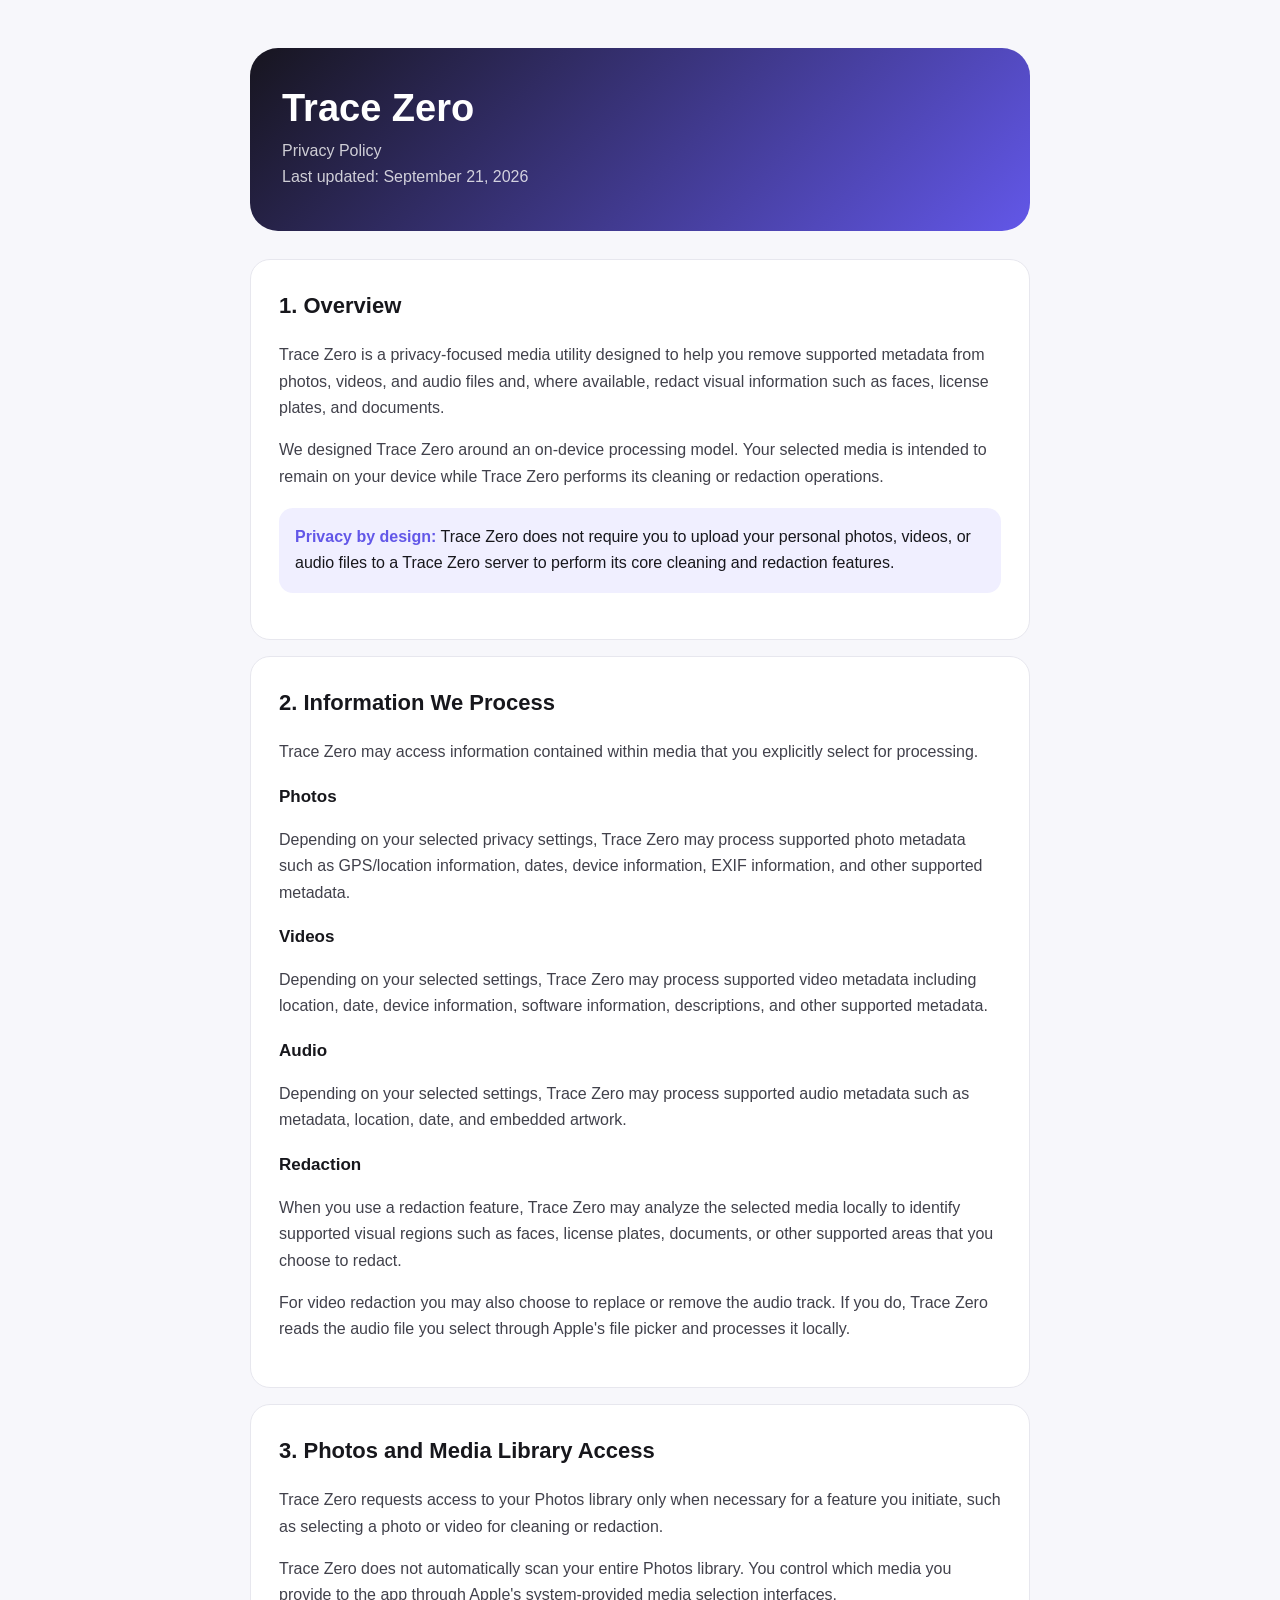
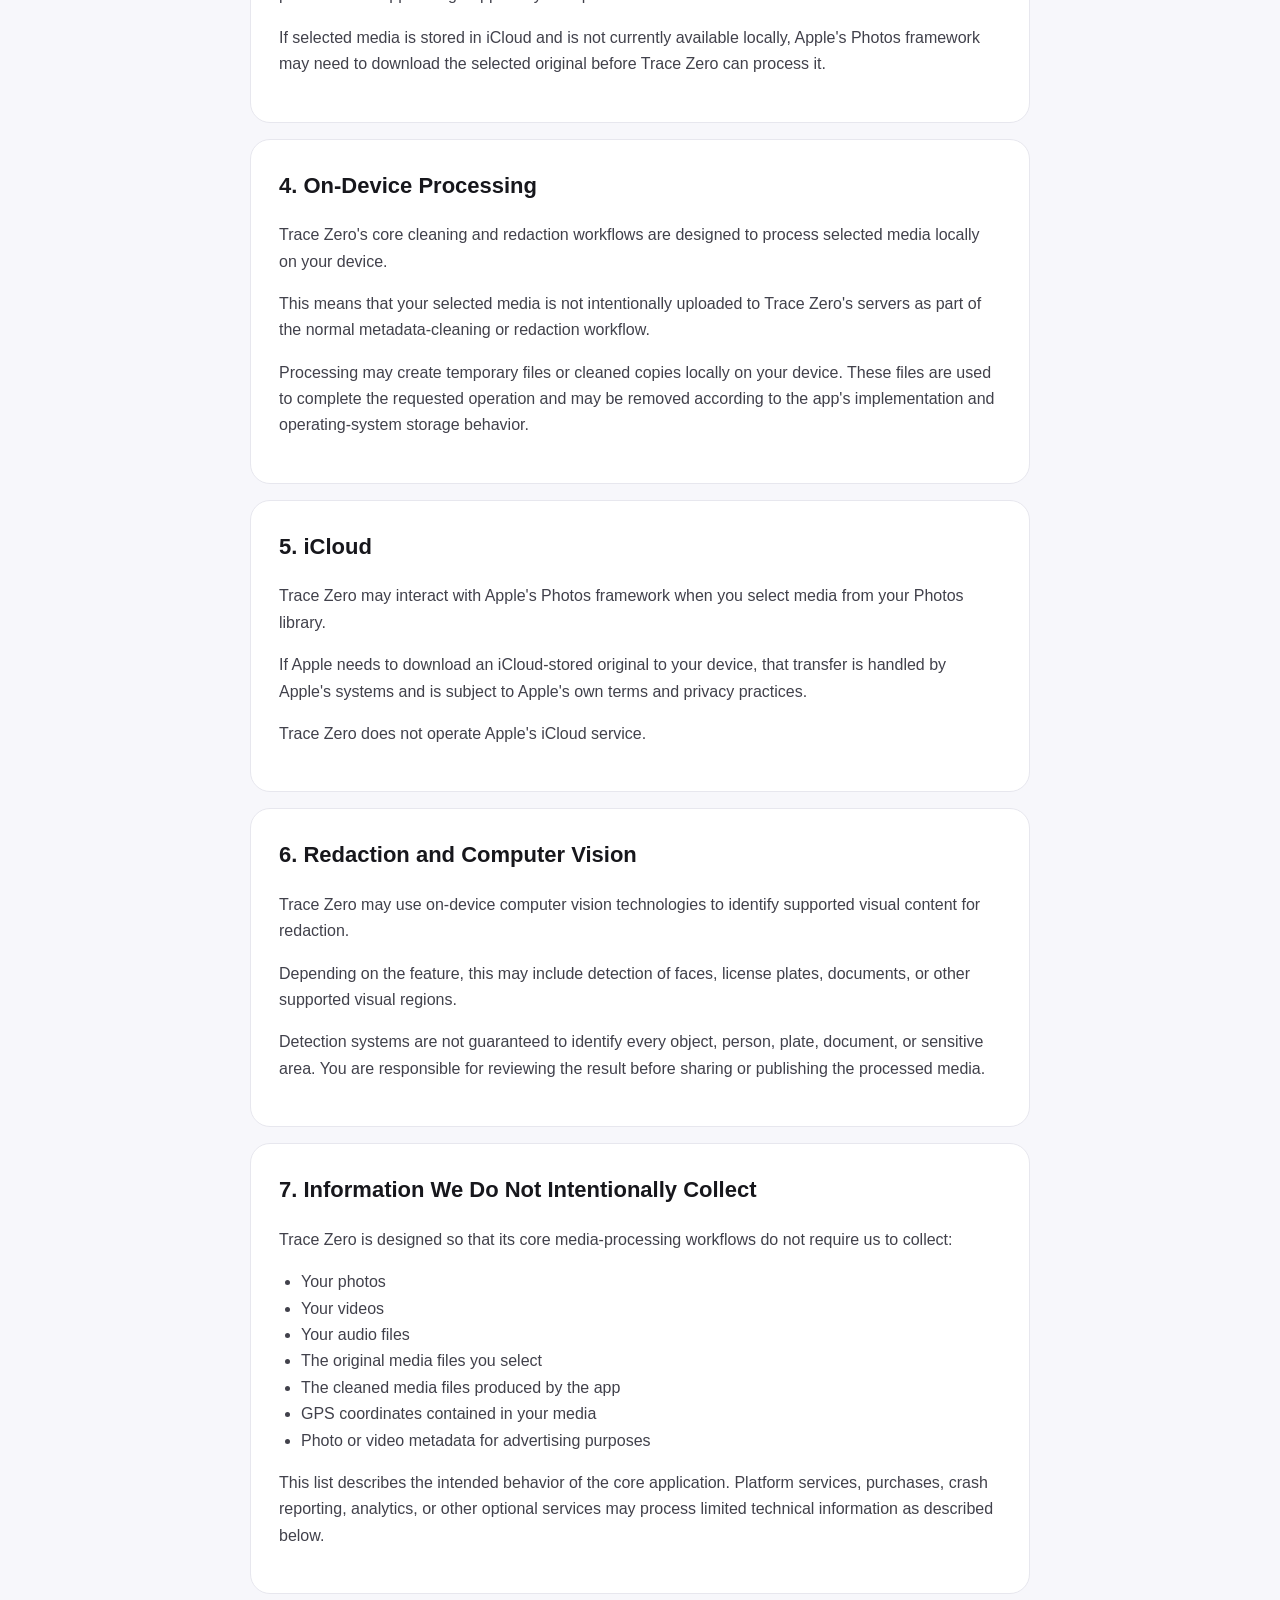
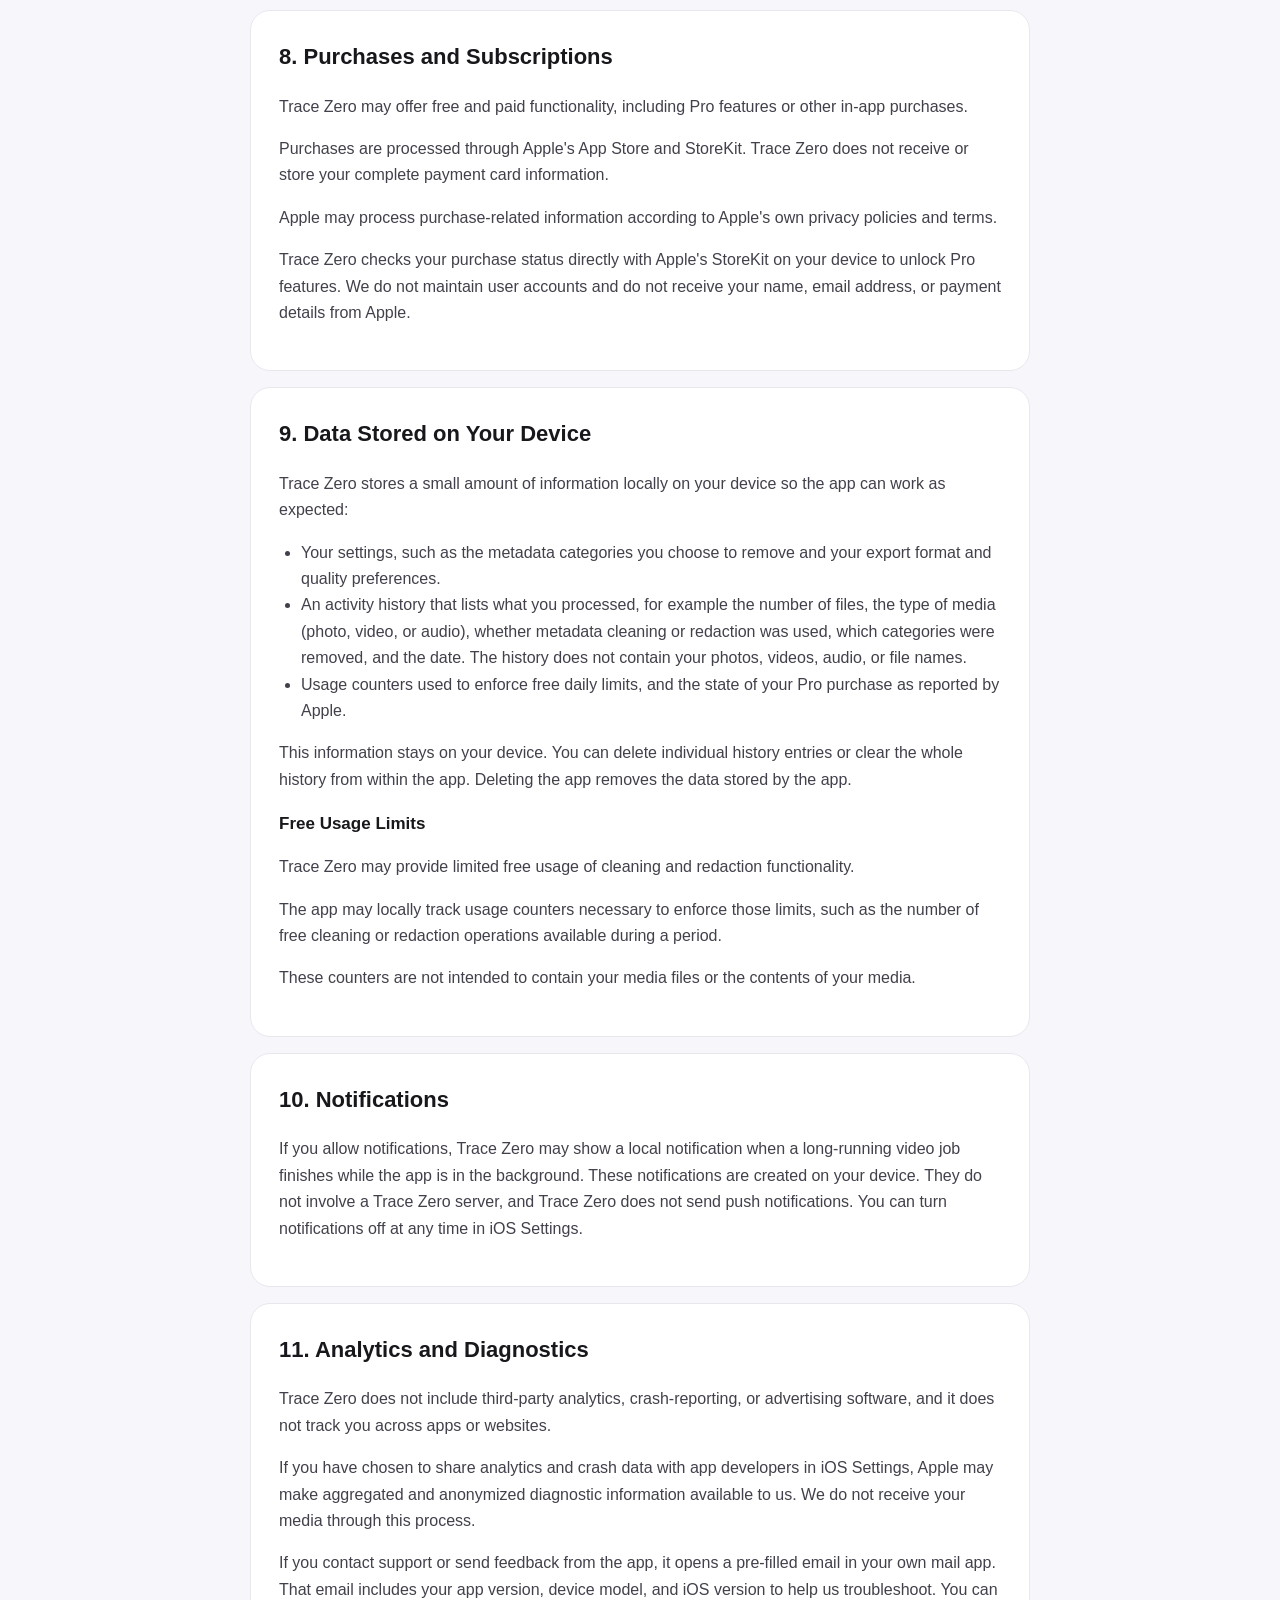
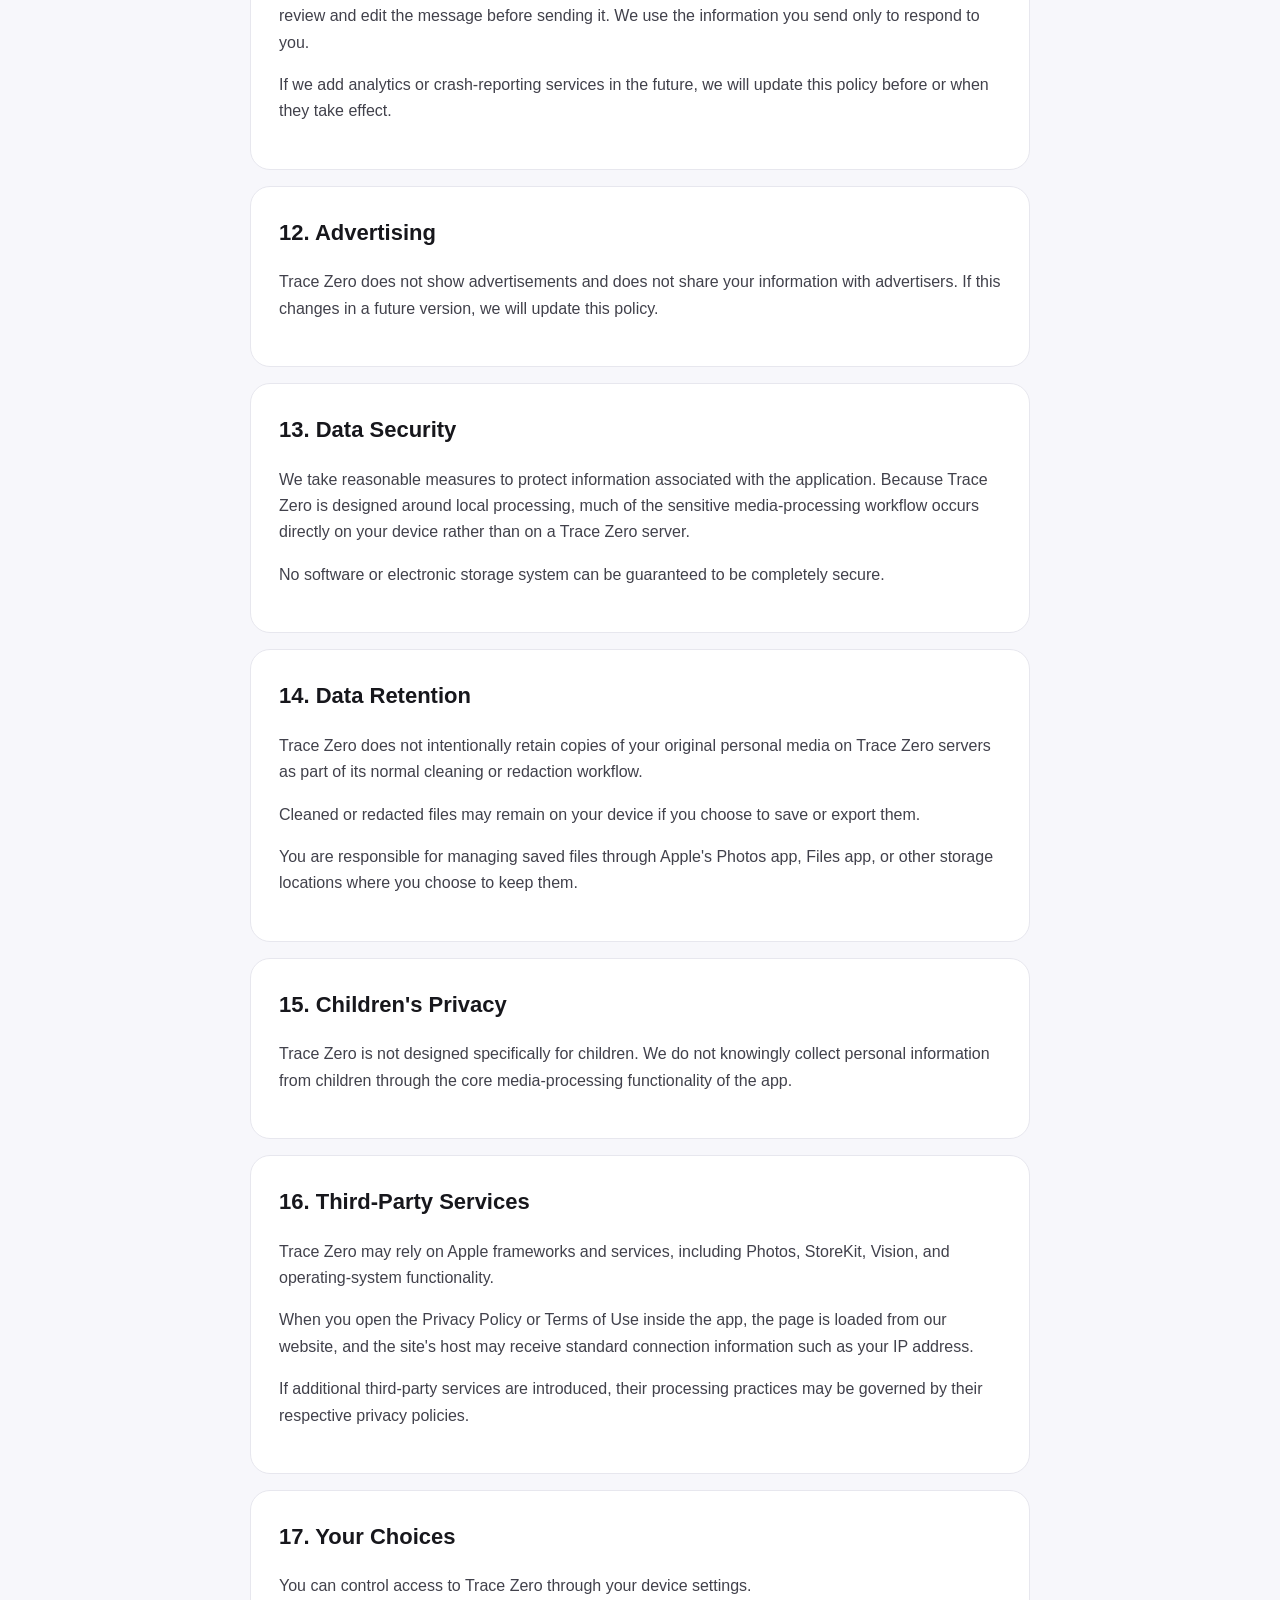
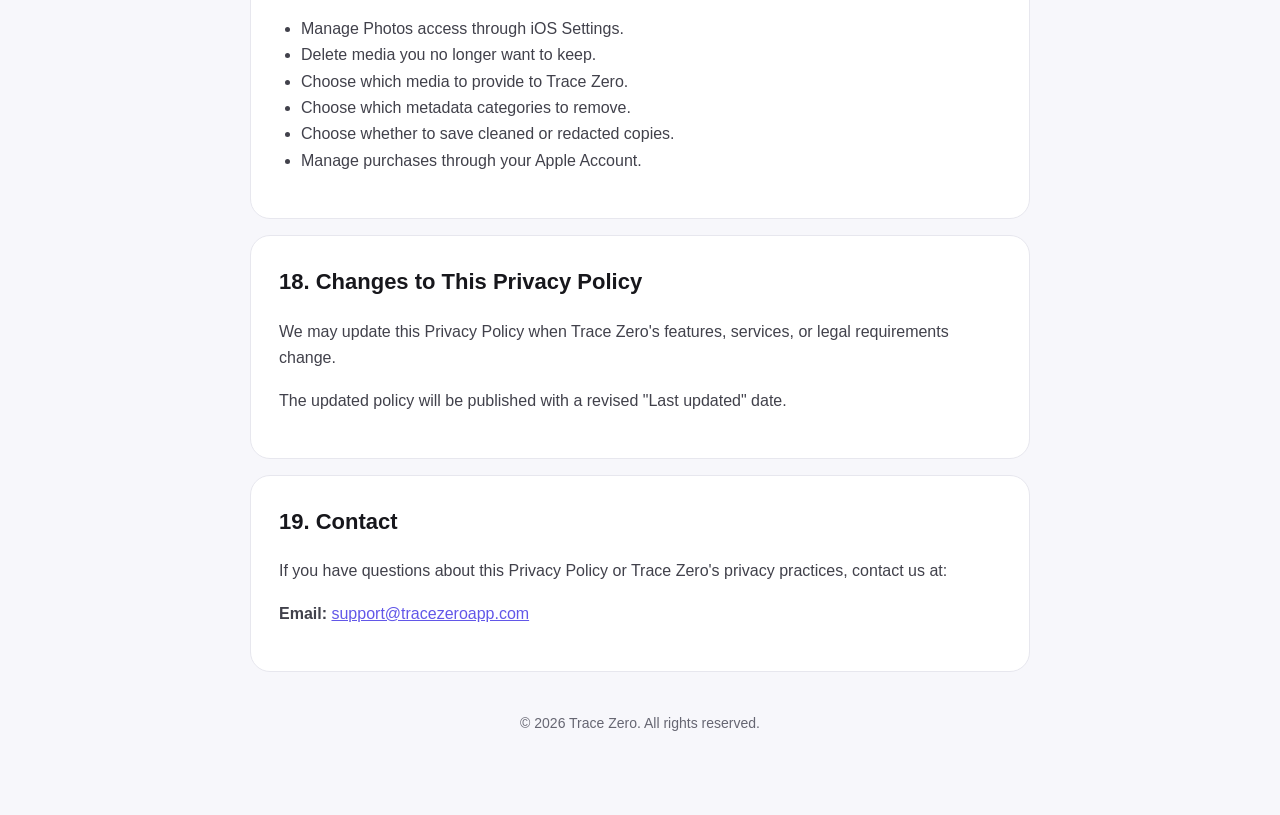
==== privacy-policy.html @ 5b7a7bf6 "code changed" ====
<!DOCTYPE html>
<html lang="en">
<head>
    <meta charset="UTF-8">
    <meta name="viewport" content="width=device-width, initial-scale=1.0">
    <title>Privacy Policy — Trace Zero</title>
    <meta name="description" content="Privacy Policy for Trace Zero, a privacy-focused media metadata cleaner and redaction app.">
    <style>
        :root {
            --bg: #f7f7fb;
            --card: #ffffff;
            --text: #17171c;
            --secondary: #666672;
            --accent: #6257e8;
            --border: #e7e7ee;
        }
        * {
            box-sizing: border-box;
        }
        body {
            margin: 0;
            background: var(--bg);
            color: var(--text);
            font-family: -apple-system, BlinkMacSystemFont, "SF Pro Text",
                         "SF Pro Display", Helvetica, Arial, sans-serif;
            line-height: 1.65;
        }
        .container {
            max-width: 820px;
            margin: 0 auto;
            padding: 48px 20px 80px;
        }
        .hero {
            background: linear-gradient(135deg, #17151f, #6257e8);
            color: white;
            border-radius: 28px;
            padding: 40px 32px;
            margin-bottom: 28px;
        }
        .hero h1 {
            margin: 0 0 8px;
            font-size: 38px;
            line-height: 1.1;
        }
        .hero p {
            margin: 0;
            color: rgba(255,255,255,.78);
        }
        section {
            background: var(--card);
            border: 1px solid var(--border);
            border-radius: 20px;
            padding: 28px;
            margin-bottom: 16px;
        }
        h2 {
            margin-top: 0;
            font-size: 22px;
        }
        h3 {
            font-size: 17px;
            margin-bottom: 6px;
        }
        p, li {
            color: #41414b;
        }
        ul {
            padding-left: 22px;
        }
        .highlight {
            background: #f0efff;
            border-radius: 14px;
            padding: 16px;
            margin: 18px 0;
        }
        .highlight strong {
            color: var(--accent);
        }
        a {
            color: var(--accent);
        }
        .footer {
            text-align: center;
            color: var(--secondary);
            font-size: 14px;
            padding-top: 24px;
        }
        @media (max-width: 600px) {
            .container {
                padding: 24px 14px 50px;
            }
            .hero {
                padding: 30px 24px;
                border-radius: 22px;
            }
            .hero h1 {
                font-size: 31px;
            }
            section {
                padding: 22px;
            }
        }
    </style>
</head>
<body>
<div class="container">
    <header class="hero">
        <h1>Trace Zero</h1>
        <p>Privacy Policy</p>
        <p>Last updated: September 21, 2026</p>
    </header>
    <section>
        <h2>1. Overview</h2>
        <p>
            Trace Zero is a privacy-focused media utility designed to help you
            remove supported metadata from photos, videos, and audio files and,
            where available, redact visual information such as faces, license
            plates, and documents.
        </p>
        <p>
            We designed Trace Zero around an on-device processing model.
            Your selected media is intended to remain on your device while
            Trace Zero performs its cleaning or redaction operations.
        </p>
        <div class="highlight">
            <strong>Privacy by design:</strong>
            Trace Zero does not require you to upload your personal photos,
            videos, or audio files to a Trace Zero server to perform its
            core cleaning and redaction features.
        </div>
    </section>
    <section>
        <h2>2. Information We Process</h2>
        <p>
            Trace Zero may access information contained within media that you
            explicitly select for processing.
        </p>
        <h3>Photos</h3>
        <p>
            Depending on your selected privacy settings, Trace Zero may process
            supported photo metadata such as GPS/location information, dates,
            device information, EXIF information, and other supported metadata.
        </p>
        <h3>Videos</h3>
        <p>
            Depending on your selected settings, Trace Zero may process supported
            video metadata including location, date, device information,
            software information, descriptions, and other supported metadata.
        </p>
        <h3>Audio</h3>
        <p>
            Depending on your selected settings, Trace Zero may process supported
            audio metadata such as metadata, location, date, and embedded artwork.
        </p>
        <h3>Redaction</h3>
        <p>
            When you use a redaction feature, Trace Zero may analyze the selected
            media locally to identify supported visual regions such as faces,
            license plates, documents, or other supported areas that you choose
            to redact.
        </p>
        <p>
            For video redaction you may also choose to replace or remove the
            audio track. If you do, Trace Zero reads the audio file you select
            through Apple's file picker and processes it locally.
        </p>
    </section>
    <section>
        <h2>3. Photos and Media Library Access</h2>
        <p>
            Trace Zero requests access to your Photos library only when necessary
            for a feature you initiate, such as selecting a photo or video for
            cleaning or redaction.
        </p>
        <p>
            Trace Zero does not automatically scan your entire Photos library.
            You control which media you provide to the app through Apple's
            system-provided media selection interfaces.
        </p>
        <p>
            If selected media is stored in iCloud and is not currently available
            locally, Apple's Photos framework may need to download the selected
            original before Trace Zero can process it.
        </p>
    </section>
    <section>
        <h2>4. On-Device Processing</h2>
        <p>
            Trace Zero's core cleaning and redaction workflows are designed to
            process selected media locally on your device.
        </p>
        <p>
            This means that your selected media is not intentionally uploaded
            to Trace Zero's servers as part of the normal metadata-cleaning or
            redaction workflow.
        </p>
        <p>
            Processing may create temporary files or cleaned copies locally
            on your device. These files are used to complete the requested
            operation and may be removed according to the app's implementation
            and operating-system storage behavior.
        </p>
    </section>
    <section>
        <h2>5. iCloud</h2>
        <p>
            Trace Zero may interact with Apple's Photos framework when you
            select media from your Photos library.
        </p>
        <p>
            If Apple needs to download an iCloud-stored original to your device,
            that transfer is handled by Apple's systems and is subject to Apple's
            own terms and privacy practices.
        </p>
        <p>
            Trace Zero does not operate Apple's iCloud service.
        </p>
    </section>
    <section>
        <h2>6. Redaction and Computer Vision</h2>
        <p>
            Trace Zero may use on-device computer vision technologies to identify
            supported visual content for redaction.
        </p>
        <p>
            Depending on the feature, this may include detection of faces,
            license plates, documents, or other supported visual regions.
        </p>
        <p>
            Detection systems are not guaranteed to identify every object,
            person, plate, document, or sensitive area. You are responsible for
            reviewing the result before sharing or publishing the processed media.
        </p>
    </section>
    <section>
        <h2>7. Information We Do Not Intentionally Collect</h2>
        <p>
            Trace Zero is designed so that its core media-processing workflows
            do not require us to collect:
        </p>
        <ul>
            <li>Your photos</li>
            <li>Your videos</li>
            <li>Your audio files</li>
            <li>The original media files you select</li>
            <li>The cleaned media files produced by the app</li>
            <li>GPS coordinates contained in your media</li>
            <li>Photo or video metadata for advertising purposes</li>
        </ul>
        <p>
            This list describes the intended behavior of the core application.
            Platform services, purchases, crash reporting, analytics, or other
            optional services may process limited technical information as
            described below.
        </p>
    </section>
    <section>
        <h2>8. Purchases and Subscriptions</h2>
        <p>
            Trace Zero may offer free and paid functionality, including Pro
            features or other in-app purchases.
        </p>
        <p>
            Purchases are processed through Apple's App Store and StoreKit.
            Trace Zero does not receive or store your complete payment card
            information.
        </p>
        <p>
            Apple may process purchase-related information according to Apple's
            own privacy policies and terms.
        </p>
        <p>
            Trace Zero checks your purchase status directly with Apple's
            StoreKit on your device to unlock Pro features. We do not maintain
            user accounts and do not receive your name, email address, or
            payment details from Apple.
        </p>
    </section>
    <section>
        <h2>9. Data Stored on Your Device</h2>
        <p>
            Trace Zero stores a small amount of information locally on your
            device so the app can work as expected:
        </p>
        <ul>
            <li>
                Your settings, such as the metadata categories you choose to
                remove and your export format and quality preferences.
            </li>
            <li>
                An activity history that lists what you processed, for example
                the number of files, the type of media (photo, video, or audio),
                whether metadata cleaning or redaction was used, which
                categories were removed, and the date. The history does not
                contain your photos, videos, audio, or file names.
            </li>
            <li>
                Usage counters used to enforce free daily limits, and the state
                of your Pro purchase as reported by Apple.
            </li>
        </ul>
        <p>
            This information stays on your device. You can delete individual
            history entries or clear the whole history from within the app.
            Deleting the app removes the data stored by the app.
        </p>
        <h3>Free Usage Limits</h3>
        <p>
            Trace Zero may provide limited free usage of cleaning and redaction
            functionality.
        </p>
        <p>
            The app may locally track usage counters necessary to enforce those
            limits, such as the number of free cleaning or redaction operations
            available during a period.
        </p>
        <p>
            These counters are not intended to contain your media files or the
            contents of your media.
        </p>
    </section>
    <section>
        <h2>10. Notifications</h2>
        <p>
            If you allow notifications, Trace Zero may show a local notification
            when a long-running video job finishes while the app is in the
            background. These notifications are created on your device. They do
            not involve a Trace Zero server, and Trace Zero does not send push
            notifications. You can turn notifications off at any time in iOS
            Settings.
        </p>
    </section>
    <section>
        <h2>11. Analytics and Diagnostics</h2>
        <p>
            Trace Zero does not include third-party analytics, crash-reporting,
            or advertising software, and it does not track you across apps or
            websites.
        </p>
        <p>
            If you have chosen to share analytics and crash data with app
            developers in iOS Settings, Apple may make aggregated and
            anonymized diagnostic information available to us. We do not receive
            your media through this process.
        </p>
        <p>
            If you contact support or send feedback from the app, it opens a
            pre-filled email in your own mail app. That email includes your app
            version, device model, and iOS version to help us troubleshoot. You
            can review and edit the message before sending it. We use the
            information you send only to respond to you.
        </p>
        <p>
            If we add analytics or crash-reporting services in the future, we
            will update this policy before or when they take effect.
        </p>
    </section>
    <section>
        <h2>12. Advertising</h2>
        <p>
            Trace Zero does not show advertisements and does not share your
            information with advertisers. If this changes in a future version,
            we will update this policy.
        </p>
    </section>
    <section>
        <h2>13. Data Security</h2>
        <p>
            We take reasonable measures to protect information associated with
            the application. Because Trace Zero is designed around local
            processing, much of the sensitive media-processing workflow occurs
            directly on your device rather than on a Trace Zero server.
        </p>
        <p>
            No software or electronic storage system can be guaranteed to be
            completely secure.
        </p>
    </section>
    <section>
        <h2>14. Data Retention</h2>
        <p>
            Trace Zero does not intentionally retain copies of your original
            personal media on Trace Zero servers as part of its normal cleaning
            or redaction workflow.
        </p>
        <p>
            Cleaned or redacted files may remain on your device if you choose
            to save or export them.
        </p>
        <p>
            You are responsible for managing saved files through Apple's Photos
            app, Files app, or other storage locations where you choose to keep
            them.
        </p>
    </section>
    <section>
        <h2>15. Children's Privacy</h2>
        <p>
            Trace Zero is not designed specifically for children.
            We do not knowingly collect personal information from children
            through the core media-processing functionality of the app.
        </p>
    </section>
    <section>
        <h2>16. Third-Party Services</h2>
        <p>
            Trace Zero may rely on Apple frameworks and services, including
            Photos, StoreKit, Vision, and operating-system functionality.
        </p>
        <p>
            When you open the Privacy Policy or Terms of Use inside the app, the
            page is loaded from our website, and the site's host may receive
            standard connection information such as your IP address.
        </p>
        <p>
            If additional third-party services are introduced, their processing
            practices may be governed by their respective privacy policies.
        </p>
    </section>
    <section>
        <h2>17. Your Choices</h2>
        <p>You can control access to Trace Zero through your device settings.</p>
        <ul>
            <li>Manage Photos access through iOS Settings.</li>
            <li>Delete media you no longer want to keep.</li>
            <li>Choose which media to provide to Trace Zero.</li>
            <li>Choose which metadata categories to remove.</li>
            <li>Choose whether to save cleaned or redacted copies.</li>
            <li>Manage purchases through your Apple Account.</li>
        </ul>
    </section>
    <section>
        <h2>18. Changes to This Privacy Policy</h2>
        <p>
            We may update this Privacy Policy when Trace Zero's features,
            services, or legal requirements change.
        </p>
        <p>
            The updated policy will be published with a revised "Last updated"
            date.
        </p>
    </section>
    <section>
        <h2>19. Contact</h2>
        <p>
            If you have questions about this Privacy Policy or Trace Zero's
            privacy practices, contact us at:
        </p>
        <p>
            <strong>Email:</strong>
            <a href="mailto:support@tracezeroapp.com">
                support@tracezeroapp.com
            </a>
        </p>
    </section>
    <div class="footer">
        © 2026 Trace Zero. All rights reserved.
    </div>
</div>
</body>
</html>
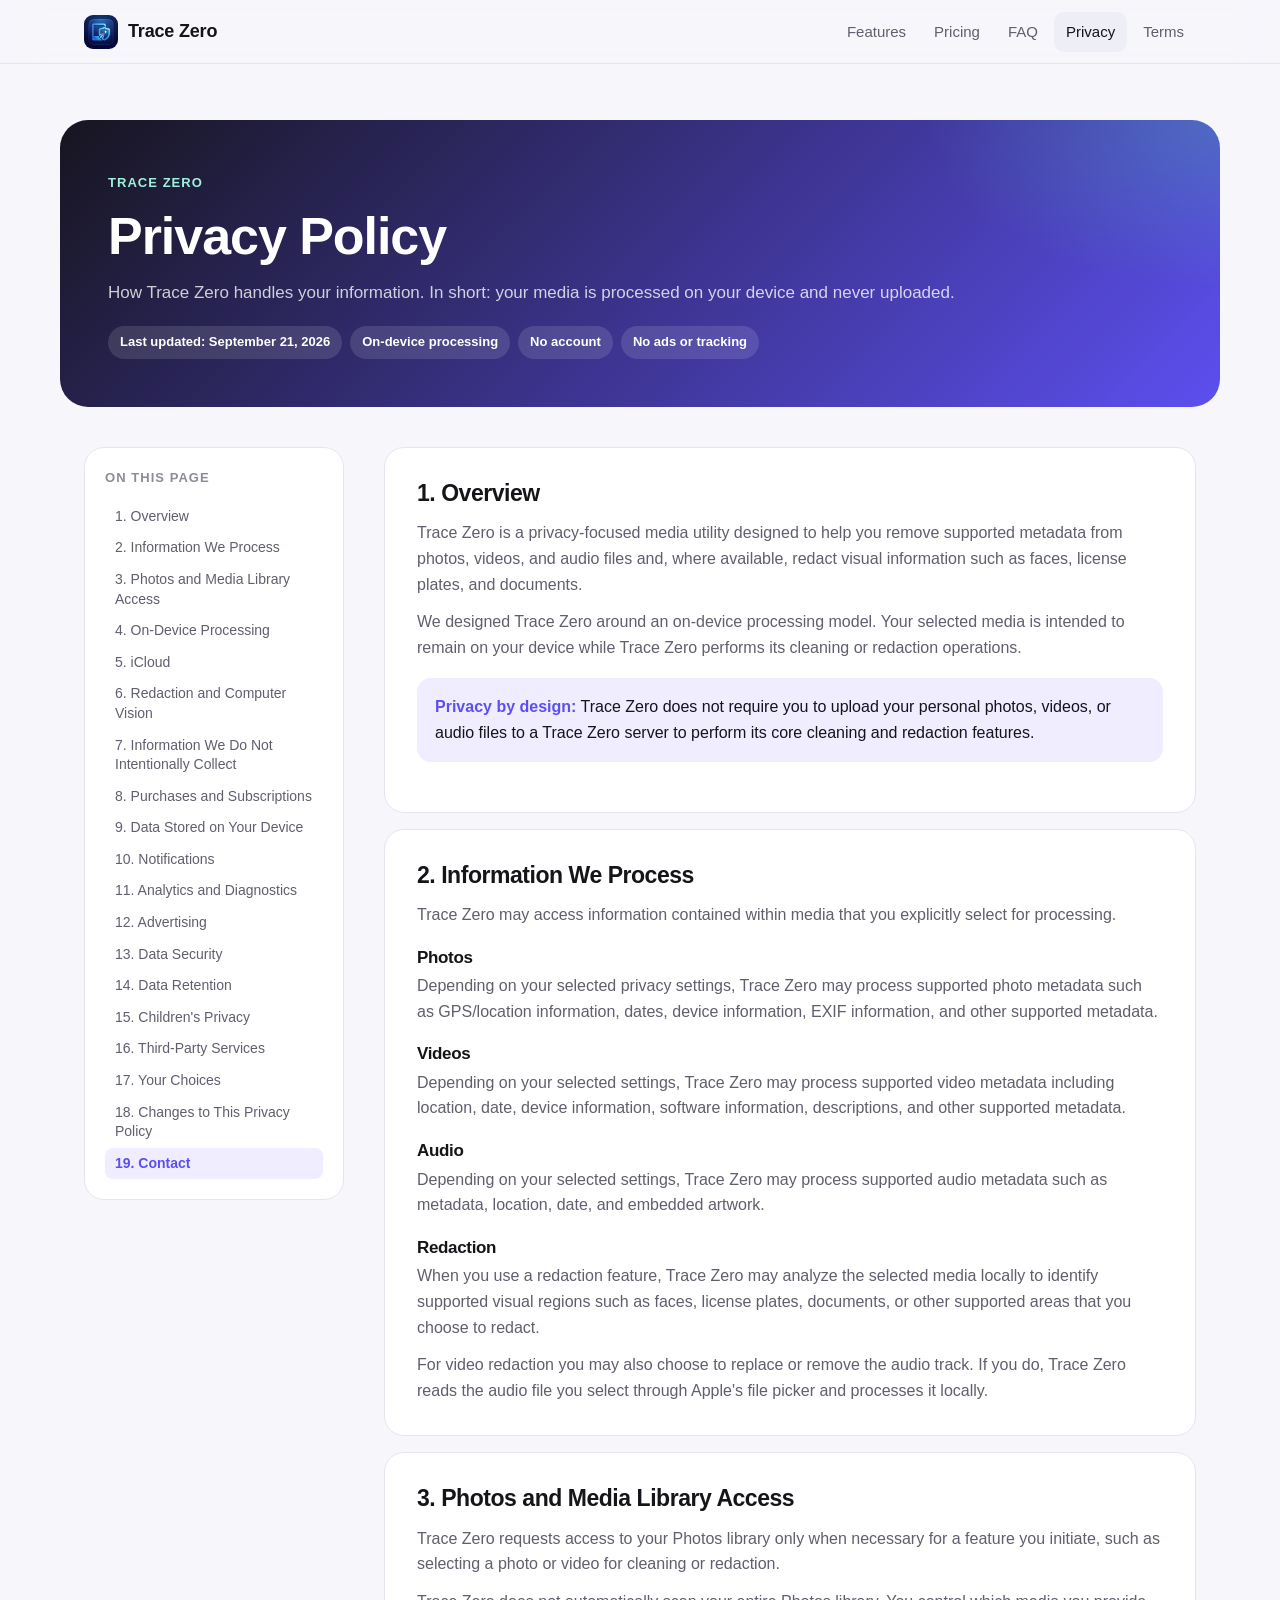
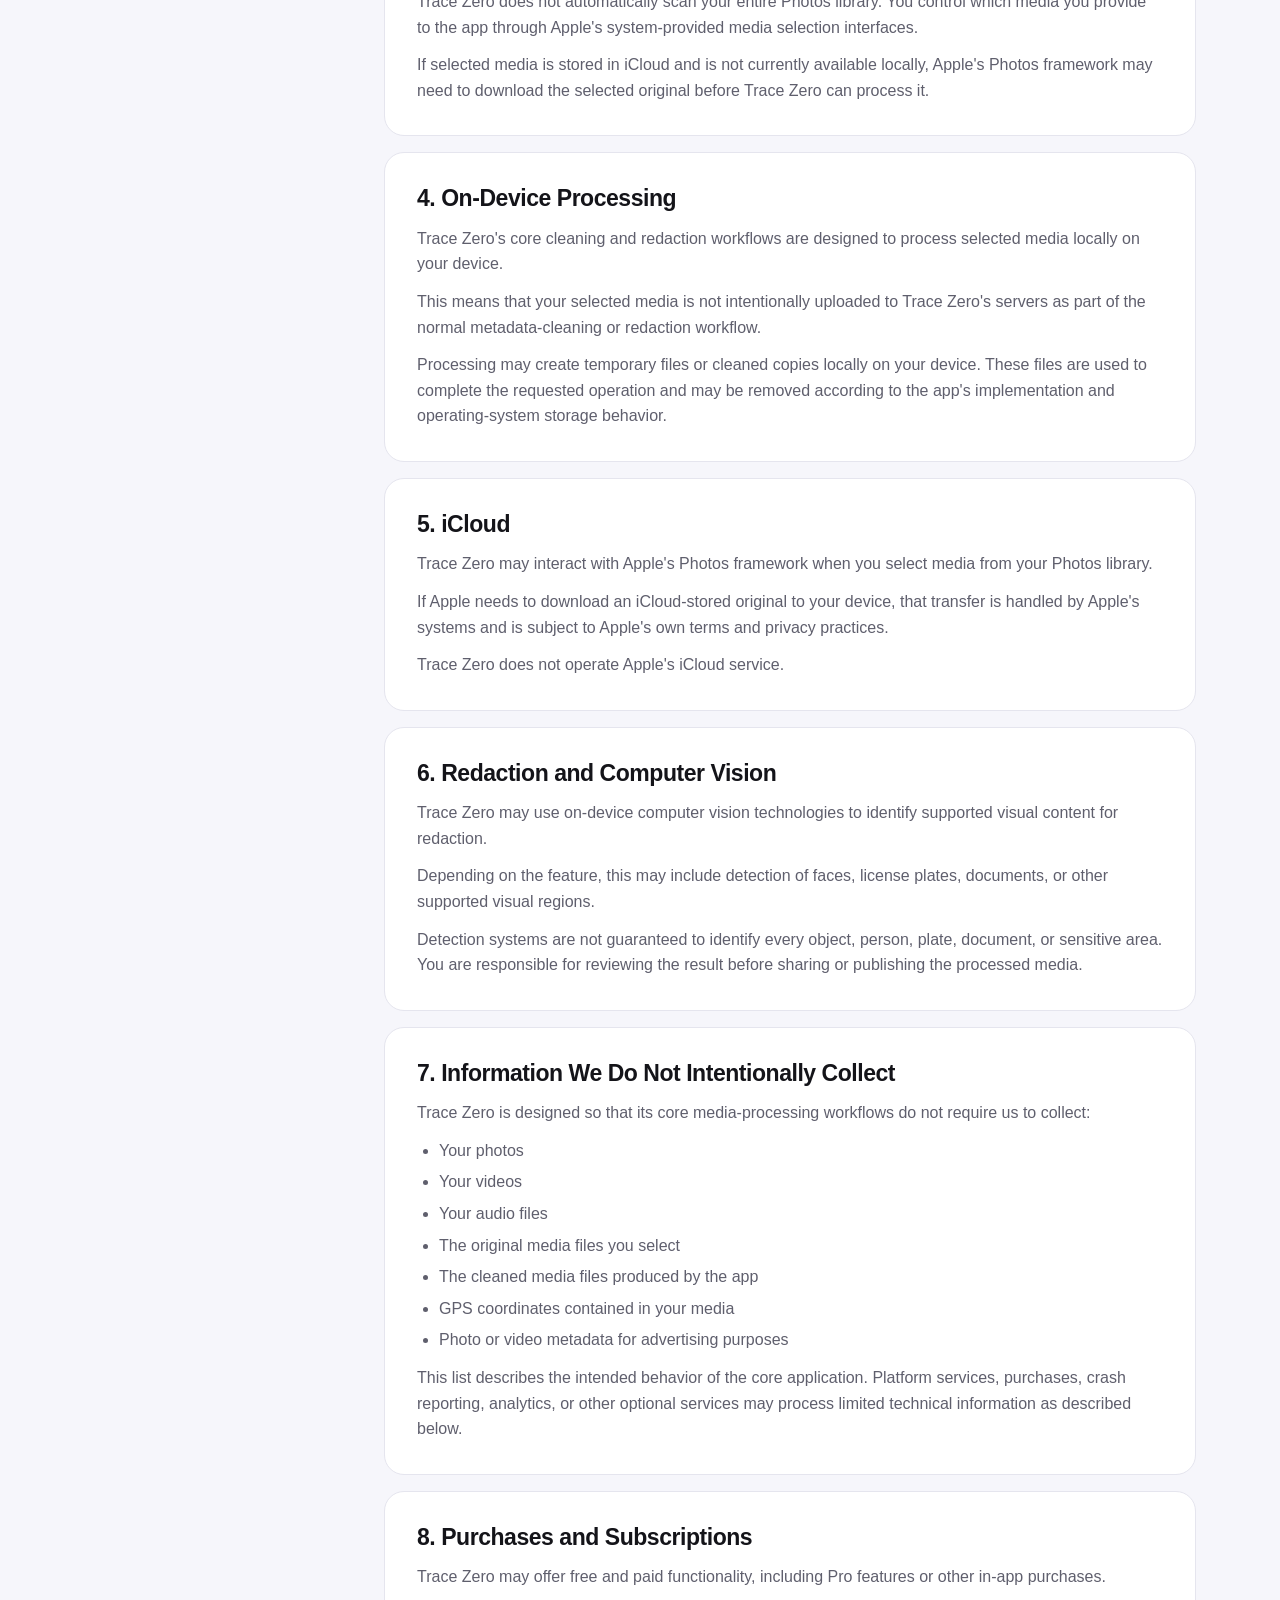
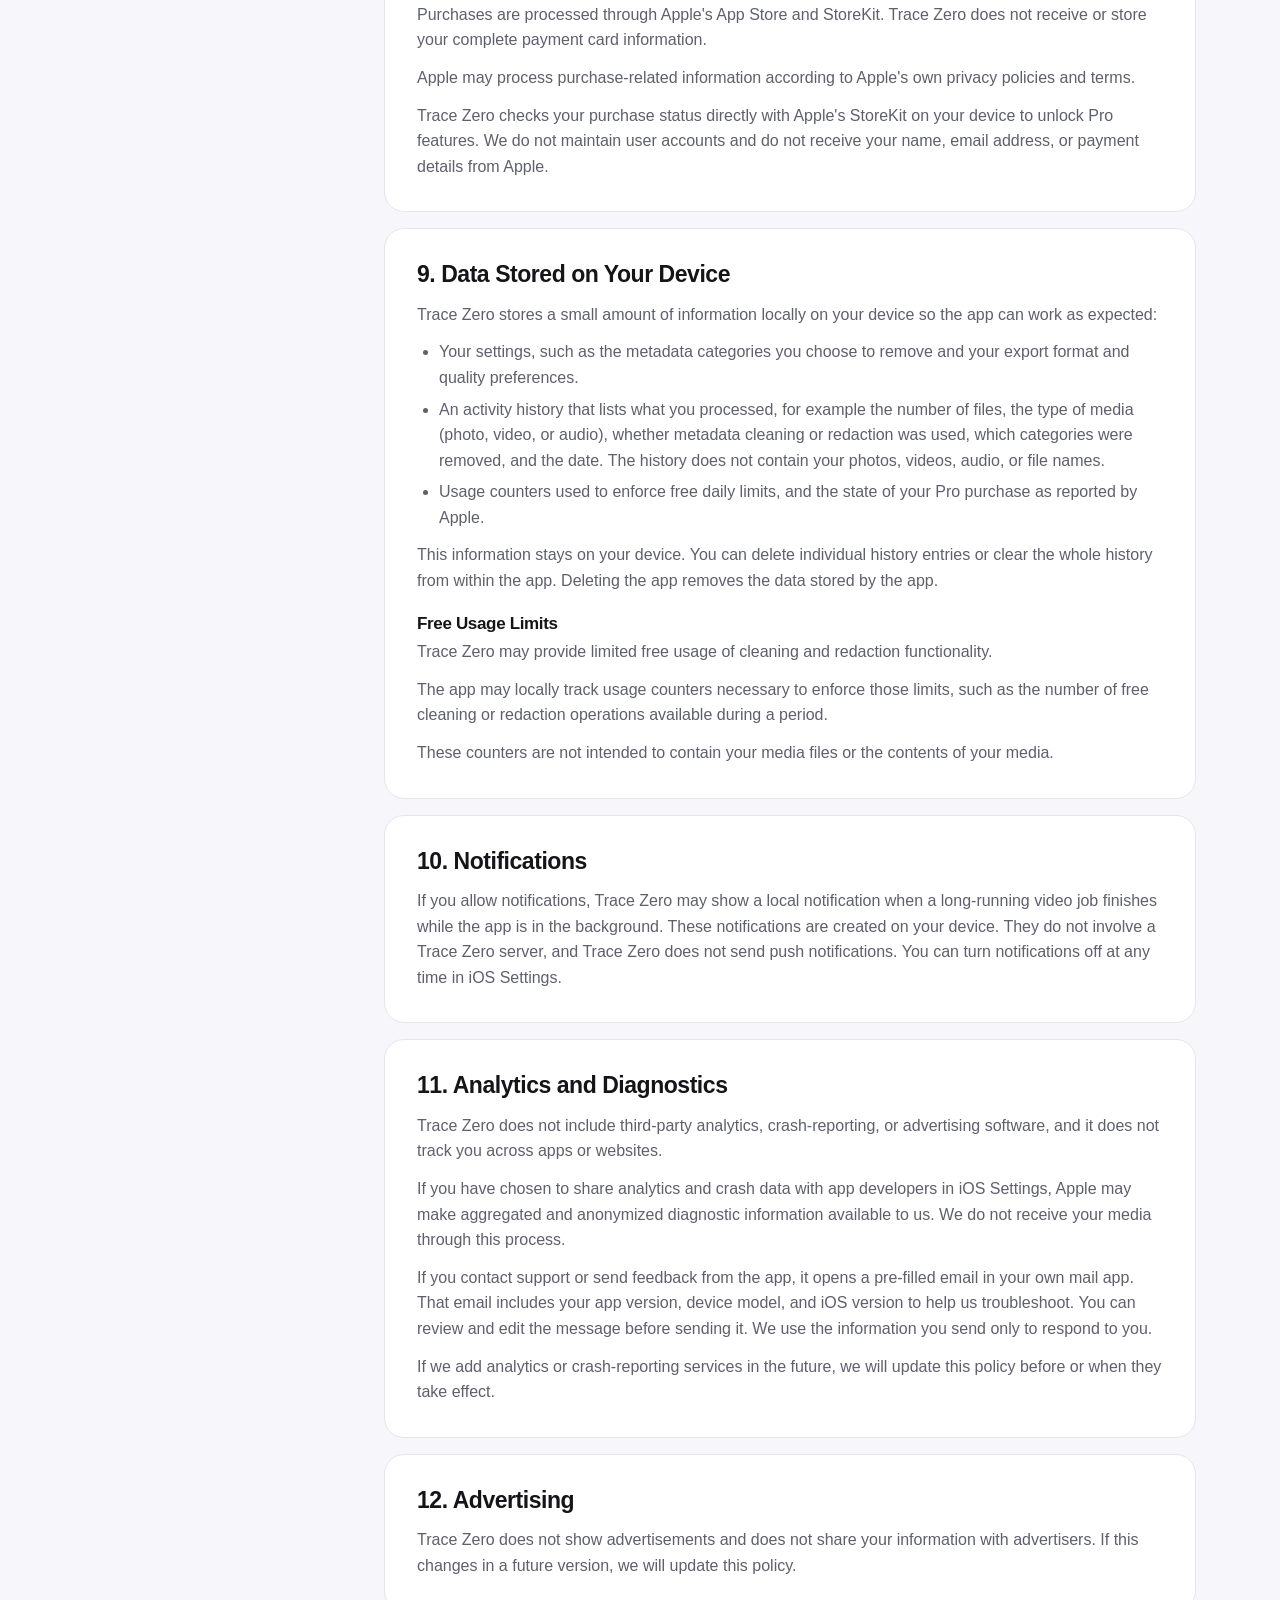
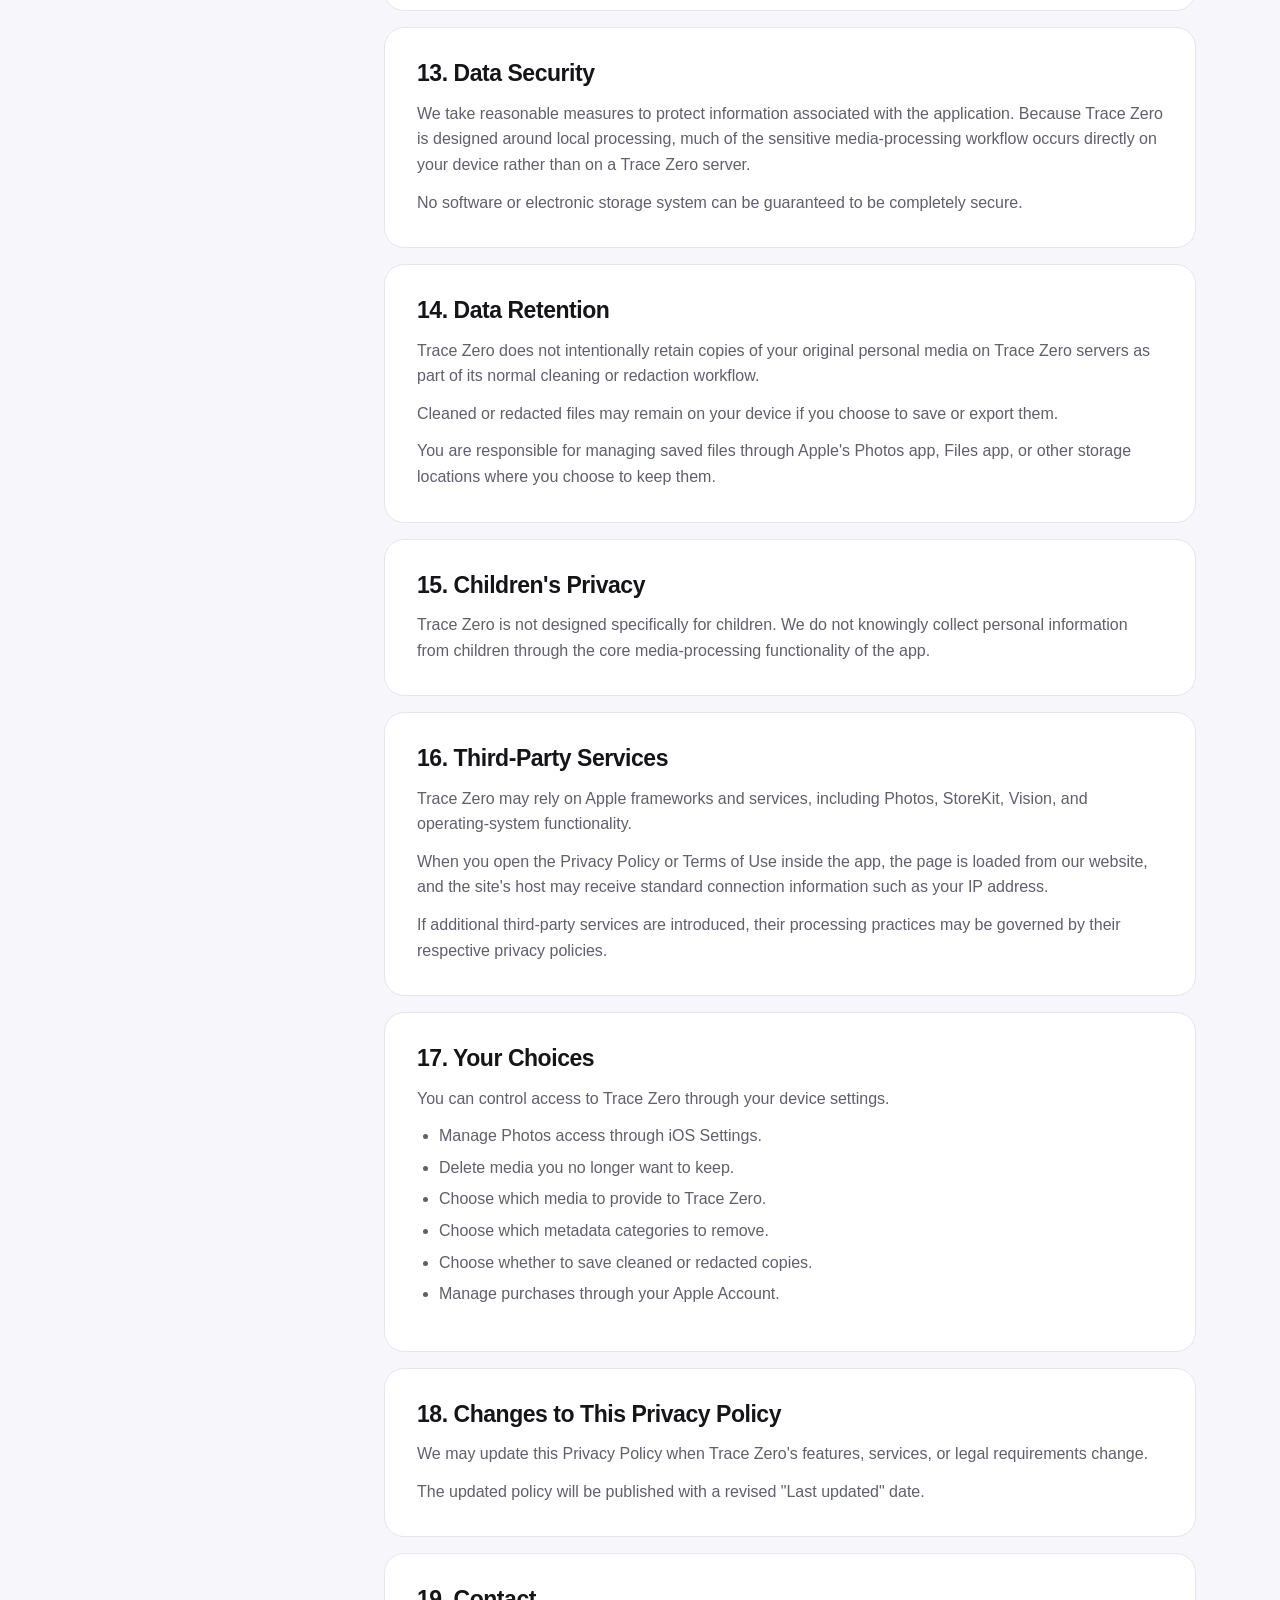
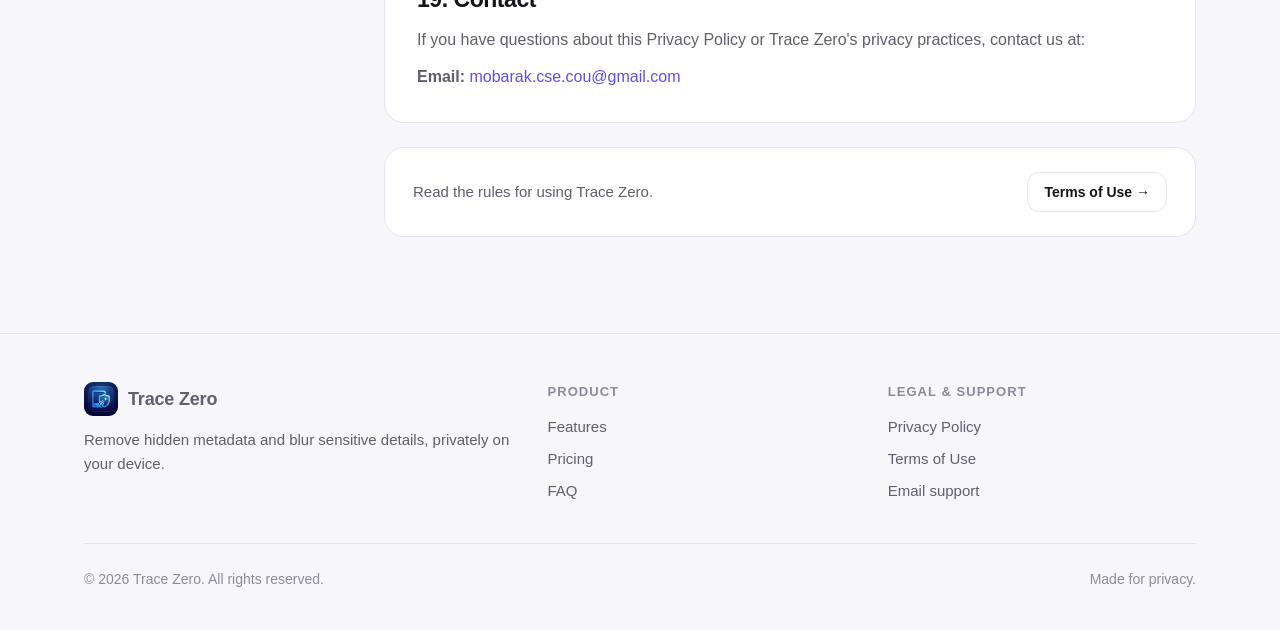
==== commit bc37cb23: "Add home page, responsive design and SEO; fix support email - New home page with features, pricing a" ====
--- a/privacy-policy.html
+++ b/privacy-policy.html
@@ -1,461 +1,526 @@
 <!DOCTYPE html>
-<html lang="en">
+<html lang="en" class="no-js">
 <head>
     <meta charset="UTF-8">
-    <meta name="viewport" content="width=device-width, initial-scale=1.0">
-    <title>Privacy Policy — Trace Zero</title>
-    <meta name="description" content="Privacy Policy for Trace Zero, a privacy-focused media metadata cleaner and redaction app.">
-    <style>
-        :root {
-            --bg: #f7f7fb;
-            --card: #ffffff;
-            --text: #17171c;
-            --secondary: #666672;
-            --accent: #6257e8;
-            --border: #e7e7ee;
-        }
-        * {
-            box-sizing: border-box;
-        }
-        body {
-            margin: 0;
-            background: var(--bg);
-            color: var(--text);
-            font-family: -apple-system, BlinkMacSystemFont, "SF Pro Text",
-                         "SF Pro Display", Helvetica, Arial, sans-serif;
-            line-height: 1.65;
-        }
-        .container {
-            max-width: 820px;
-            margin: 0 auto;
-            padding: 48px 20px 80px;
-        }
-        .hero {
-            background: linear-gradient(135deg, #17151f, #6257e8);
-            color: white;
-            border-radius: 28px;
-            padding: 40px 32px;
-            margin-bottom: 28px;
-        }
-        .hero h1 {
-            margin: 0 0 8px;
-            font-size: 38px;
-            line-height: 1.1;
-        }
-        .hero p {
-            margin: 0;
-            color: rgba(255,255,255,.78);
-        }
-        section {
-            background: var(--card);
-            border: 1px solid var(--border);
-            border-radius: 20px;
-            padding: 28px;
-            margin-bottom: 16px;
-        }
-        h2 {
-            margin-top: 0;
-            font-size: 22px;
-        }
-        h3 {
-            font-size: 17px;
-            margin-bottom: 6px;
-        }
-        p, li {
-            color: #41414b;
-        }
-        ul {
-            padding-left: 22px;
-        }
-        .highlight {
-            background: #f0efff;
-            border-radius: 14px;
-            padding: 16px;
-            margin: 18px 0;
-        }
-        .highlight strong {
-            color: var(--accent);
-        }
-        a {
-            color: var(--accent);
-        }
-        .footer {
-            text-align: center;
-            color: var(--secondary);
-            font-size: 14px;
-            padding-top: 24px;
-        }
-        @media (max-width: 600px) {
-            .container {
-                padding: 24px 14px 50px;
-            }
-            .hero {
-                padding: 30px 24px;
-                border-radius: 22px;
-            }
-            .hero h1 {
-                font-size: 31px;
-            }
-            section {
-                padding: 22px;
-            }
-        }
-    </style>
+    <meta name="viewport" content="width=device-width, initial-scale=1.0, viewport-fit=cover">
+    <title>Privacy Policy | Trace Zero Metadata Remover</title>
+    <meta name="description" content="How Trace Zero handles your data: photos, videos and audio are processed on your device, with no uploads, no account, no ads and no third-party tracking.">
+    <link rel="canonical" href="https://mobarak19.github.io/trace-zero-privacy/privacy-policy.html">
+    <meta name="robots" content="index, follow, max-image-preview:large">
+    <meta name="author" content="Mobarak Hossen">
+    <meta name="theme-color" content="#f6f6fb" media="(prefers-color-scheme: light)">
+    <meta name="theme-color" content="#0e0e13" media="(prefers-color-scheme: dark)">
+    <meta property="og:type" content="website">
+    <meta property="og:site_name" content="Trace Zero">
+    <meta property="og:locale" content="en_US">
+    <meta property="og:url" content="https://mobarak19.github.io/trace-zero-privacy/privacy-policy.html">
+    <meta property="og:title" content="Privacy Policy | Trace Zero Metadata Remover">
+    <meta property="og:description" content="How Trace Zero handles your data: photos, videos and audio are processed on your device, with no uploads, no account, no ads and no third-party tracking.">
+    <meta property="og:image" content="https://mobarak19.github.io/trace-zero-privacy/assets/og-image.png">
+    <meta property="og:image:width" content="1200">
+    <meta property="og:image:height" content="630">
+    <meta property="og:image:alt" content="Trace Zero — Share photos, not your secrets. Remove hidden metadata and blur faces, plates and documents on your device.">
+    <meta name="twitter:card" content="summary_large_image">
+    <meta name="twitter:title" content="Privacy Policy | Trace Zero Metadata Remover">
+    <meta name="twitter:description" content="How Trace Zero handles your data: photos, videos and audio are processed on your device, with no uploads, no account, no ads and no third-party tracking.">
+    <meta name="twitter:image" content="https://mobarak19.github.io/trace-zero-privacy/assets/og-image.png">
+    <link rel="icon" type="image/png" sizes="64x64" href="assets/favicon.png">
+    <link rel="apple-touch-icon" href="assets/apple-touch-icon.png">
+    <link rel="manifest" href="site.webmanifest">
+    <link rel="stylesheet" href="styles.css">
+    <script type="application/ld+json">
+{
+ "@context": "https://schema.org",
+ "@graph": [
+  {
+   "@type": "WebPage",
+   "@id": "https://mobarak19.github.io/trace-zero-privacy/privacy-policy.html",
+   "url": "https://mobarak19.github.io/trace-zero-privacy/privacy-policy.html",
+   "name": "Privacy Policy | Trace Zero Metadata Remover",
+   "description": "How Trace Zero handles your data: photos, videos and audio are processed on your device, with no uploads, no account, no ads and no third-party tracking.",
+   "isPartOf": {
+    "@id": "https://mobarak19.github.io/trace-zero-privacy/#website"
+   },
+   "inLanguage": "en"
+  },
+  {
+   "@type": "BreadcrumbList",
+   "itemListElement": [
+    {
+     "@type": "ListItem",
+     "position": 1,
+     "name": "Home",
+     "item": "https://mobarak19.github.io/trace-zero-privacy/"
+    },
+    {
+     "@type": "ListItem",
+     "position": 2,
+     "name": "Privacy Policy",
+     "item": "https://mobarak19.github.io/trace-zero-privacy/privacy-policy.html"
+    }
+   ]
+  }
+ ]
+}
+    </script>
 </head>
 <body>
-<div class="container">
-    <header class="hero">
-        <h1>Trace Zero</h1>
-        <p>Privacy Policy</p>
-        <p>Last updated: September 21, 2026</p>
-    </header>
-    <section>
-        <h2>1. Overview</h2>
-        <p>
-            Trace Zero is a privacy-focused media utility designed to help you
-            remove supported metadata from photos, videos, and audio files and,
-            where available, redact visual information such as faces, license
-            plates, and documents.
-        </p>
-        <p>
-            We designed Trace Zero around an on-device processing model.
-            Your selected media is intended to remain on your device while
-            Trace Zero performs its cleaning or redaction operations.
-        </p>
-        <div class="highlight">
-            <strong>Privacy by design:</strong>
-            Trace Zero does not require you to upload your personal photos,
-            videos, or audio files to a Trace Zero server to perform its
-            core cleaning and redaction features.
+
+<svg width="0" height="0" style="position:absolute" aria-hidden="true">
+    <defs>
+        <symbol id="i-menu" viewBox="0 0 24 24"><path fill="none" stroke="currentColor" stroke-width="2" stroke-linecap="round" d="M4 7h16M4 12h16M4 17h16"/></symbol>
+        <symbol id="i-x" viewBox="0 0 24 24"><path fill="none" stroke="currentColor" stroke-width="2.2" stroke-linecap="round" d="M7 7l10 10M17 7L7 17"/></symbol>
+    </defs>
+</svg>
+
+<a class="skip-link" href="#main">Skip to content</a>
+
+<header class="nav">
+    <div class="wrap">
+        <a class="brand" href="./" aria-label="Trace Zero home">
+            <img src="assets/favicon.png" alt="" width="34" height="34">
+            Trace Zero
+        </a>
+        <button class="nav-toggle" type="button" aria-label="Menu" aria-expanded="false" aria-controls="nav-links">
+            <svg class="icon-open"><use href="#i-menu"/></svg>
+            <svg class="icon-close"><use href="#i-x"/></svg>
+        </button>
+        <ul class="nav-links" id="nav-links">
+            <li><a href="./#features">Features</a></li>
+            <li><a href="./#pricing">Pricing</a></li>
+            <li><a href="./#faq">FAQ</a></li>
+            <li><a href="privacy-policy.html" aria-current="page">Privacy</a></li>
+            <li><a href="terms-of-use.html">Terms</a></li>
+        </ul>
+    </div>
+</header>
+
+<main id="main">
+    <div class="wrap legal-hero">
+        <div class="card">
+            <span class="eyebrow">Trace Zero</span>
+            <h1>Privacy Policy</h1>
+            <p>How Trace Zero handles your information. In short: your media is processed on your device and never uploaded.</p>
+            <div class="meta"><span>Last updated: September 21, 2026</span><span>On-device processing</span><span>No account</span><span>No ads or tracking</span></div>
         </div>
-    </section>
-    <section>
-        <h2>2. Information We Process</h2>
-        <p>
-            Trace Zero may access information contained within media that you
-            explicitly select for processing.
-        </p>
-        <h3>Photos</h3>
-        <p>
-            Depending on your selected privacy settings, Trace Zero may process
-            supported photo metadata such as GPS/location information, dates,
-            device information, EXIF information, and other supported metadata.
-        </p>
-        <h3>Videos</h3>
-        <p>
-            Depending on your selected settings, Trace Zero may process supported
-            video metadata including location, date, device information,
-            software information, descriptions, and other supported metadata.
-        </p>
-        <h3>Audio</h3>
-        <p>
-            Depending on your selected settings, Trace Zero may process supported
-            audio metadata such as metadata, location, date, and embedded artwork.
-        </p>
-        <h3>Redaction</h3>
-        <p>
-            When you use a redaction feature, Trace Zero may analyze the selected
-            media locally to identify supported visual regions such as faces,
-            license plates, documents, or other supported areas that you choose
-            to redact.
-        </p>
-        <p>
-            For video redaction you may also choose to replace or remove the
-            audio track. If you do, Trace Zero reads the audio file you select
-            through Apple's file picker and processes it locally.
-        </p>
-    </section>
-    <section>
-        <h2>3. Photos and Media Library Access</h2>
-        <p>
-            Trace Zero requests access to your Photos library only when necessary
-            for a feature you initiate, such as selecting a photo or video for
-            cleaning or redaction.
-        </p>
-        <p>
-            Trace Zero does not automatically scan your entire Photos library.
-            You control which media you provide to the app through Apple's
-            system-provided media selection interfaces.
-        </p>
-        <p>
-            If selected media is stored in iCloud and is not currently available
-            locally, Apple's Photos framework may need to download the selected
-            original before Trace Zero can process it.
-        </p>
-    </section>
-    <section>
-        <h2>4. On-Device Processing</h2>
-        <p>
-            Trace Zero's core cleaning and redaction workflows are designed to
-            process selected media locally on your device.
-        </p>
-        <p>
-            This means that your selected media is not intentionally uploaded
-            to Trace Zero's servers as part of the normal metadata-cleaning or
-            redaction workflow.
-        </p>
-        <p>
-            Processing may create temporary files or cleaned copies locally
-            on your device. These files are used to complete the requested
-            operation and may be removed according to the app's implementation
-            and operating-system storage behavior.
-        </p>
-    </section>
-    <section>
-        <h2>5. iCloud</h2>
-        <p>
-            Trace Zero may interact with Apple's Photos framework when you
-            select media from your Photos library.
-        </p>
-        <p>
-            If Apple needs to download an iCloud-stored original to your device,
-            that transfer is handled by Apple's systems and is subject to Apple's
-            own terms and privacy practices.
-        </p>
-        <p>
-            Trace Zero does not operate Apple's iCloud service.
-        </p>
-    </section>
-    <section>
-        <h2>6. Redaction and Computer Vision</h2>
-        <p>
-            Trace Zero may use on-device computer vision technologies to identify
-            supported visual content for redaction.
-        </p>
-        <p>
-            Depending on the feature, this may include detection of faces,
-            license plates, documents, or other supported visual regions.
-        </p>
-        <p>
-            Detection systems are not guaranteed to identify every object,
-            person, plate, document, or sensitive area. You are responsible for
-            reviewing the result before sharing or publishing the processed media.
-        </p>
-    </section>
-    <section>
-        <h2>7. Information We Do Not Intentionally Collect</h2>
-        <p>
-            Trace Zero is designed so that its core media-processing workflows
-            do not require us to collect:
-        </p>
-        <ul>
-            <li>Your photos</li>
-            <li>Your videos</li>
-            <li>Your audio files</li>
-            <li>The original media files you select</li>
-            <li>The cleaned media files produced by the app</li>
-            <li>GPS coordinates contained in your media</li>
-            <li>Photo or video metadata for advertising purposes</li>
-        </ul>
-        <p>
-            This list describes the intended behavior of the core application.
-            Platform services, purchases, crash reporting, analytics, or other
-            optional services may process limited technical information as
-            described below.
-        </p>
-    </section>
-    <section>
-        <h2>8. Purchases and Subscriptions</h2>
-        <p>
-            Trace Zero may offer free and paid functionality, including Pro
-            features or other in-app purchases.
-        </p>
-        <p>
-            Purchases are processed through Apple's App Store and StoreKit.
-            Trace Zero does not receive or store your complete payment card
-            information.
-        </p>
-        <p>
-            Apple may process purchase-related information according to Apple's
-            own privacy policies and terms.
-        </p>
-        <p>
-            Trace Zero checks your purchase status directly with Apple's
-            StoreKit on your device to unlock Pro features. We do not maintain
-            user accounts and do not receive your name, email address, or
-            payment details from Apple.
-        </p>
-    </section>
-    <section>
-        <h2>9. Data Stored on Your Device</h2>
-        <p>
-            Trace Zero stores a small amount of information locally on your
-            device so the app can work as expected:
-        </p>
-        <ul>
-            <li>
-                Your settings, such as the metadata categories you choose to
-                remove and your export format and quality preferences.
-            </li>
-            <li>
-                An activity history that lists what you processed, for example
-                the number of files, the type of media (photo, video, or audio),
-                whether metadata cleaning or redaction was used, which
-                categories were removed, and the date. The history does not
-                contain your photos, videos, audio, or file names.
-            </li>
-            <li>
-                Usage counters used to enforce free daily limits, and the state
-                of your Pro purchase as reported by Apple.
-            </li>
-        </ul>
-        <p>
-            This information stays on your device. You can delete individual
-            history entries or clear the whole history from within the app.
-            Deleting the app removes the data stored by the app.
-        </p>
-        <h3>Free Usage Limits</h3>
-        <p>
-            Trace Zero may provide limited free usage of cleaning and redaction
-            functionality.
-        </p>
-        <p>
-            The app may locally track usage counters necessary to enforce those
-            limits, such as the number of free cleaning or redaction operations
-            available during a period.
-        </p>
-        <p>
-            These counters are not intended to contain your media files or the
-            contents of your media.
-        </p>
-    </section>
-    <section>
-        <h2>10. Notifications</h2>
-        <p>
-            If you allow notifications, Trace Zero may show a local notification
-            when a long-running video job finishes while the app is in the
-            background. These notifications are created on your device. They do
-            not involve a Trace Zero server, and Trace Zero does not send push
-            notifications. You can turn notifications off at any time in iOS
-            Settings.
-        </p>
-    </section>
-    <section>
-        <h2>11. Analytics and Diagnostics</h2>
-        <p>
-            Trace Zero does not include third-party analytics, crash-reporting,
-            or advertising software, and it does not track you across apps or
-            websites.
-        </p>
-        <p>
-            If you have chosen to share analytics and crash data with app
-            developers in iOS Settings, Apple may make aggregated and
-            anonymized diagnostic information available to us. We do not receive
-            your media through this process.
-        </p>
-        <p>
-            If you contact support or send feedback from the app, it opens a
-            pre-filled email in your own mail app. That email includes your app
-            version, device model, and iOS version to help us troubleshoot. You
-            can review and edit the message before sending it. We use the
-            information you send only to respond to you.
-        </p>
-        <p>
-            If we add analytics or crash-reporting services in the future, we
-            will update this policy before or when they take effect.
-        </p>
-    </section>
-    <section>
-        <h2>12. Advertising</h2>
-        <p>
-            Trace Zero does not show advertisements and does not share your
-            information with advertisers. If this changes in a future version,
-            we will update this policy.
-        </p>
-    </section>
-    <section>
-        <h2>13. Data Security</h2>
-        <p>
-            We take reasonable measures to protect information associated with
-            the application. Because Trace Zero is designed around local
-            processing, much of the sensitive media-processing workflow occurs
-            directly on your device rather than on a Trace Zero server.
-        </p>
-        <p>
-            No software or electronic storage system can be guaranteed to be
-            completely secure.
-        </p>
-    </section>
-    <section>
-        <h2>14. Data Retention</h2>
-        <p>
-            Trace Zero does not intentionally retain copies of your original
-            personal media on Trace Zero servers as part of its normal cleaning
-            or redaction workflow.
-        </p>
-        <p>
-            Cleaned or redacted files may remain on your device if you choose
-            to save or export them.
-        </p>
-        <p>
-            You are responsible for managing saved files through Apple's Photos
-            app, Files app, or other storage locations where you choose to keep
-            them.
-        </p>
-    </section>
-    <section>
-        <h2>15. Children's Privacy</h2>
-        <p>
-            Trace Zero is not designed specifically for children.
-            We do not knowingly collect personal information from children
-            through the core media-processing functionality of the app.
-        </p>
-    </section>
-    <section>
-        <h2>16. Third-Party Services</h2>
-        <p>
-            Trace Zero may rely on Apple frameworks and services, including
-            Photos, StoreKit, Vision, and operating-system functionality.
-        </p>
-        <p>
-            When you open the Privacy Policy or Terms of Use inside the app, the
-            page is loaded from our website, and the site's host may receive
-            standard connection information such as your IP address.
-        </p>
-        <p>
-            If additional third-party services are introduced, their processing
-            practices may be governed by their respective privacy policies.
-        </p>
-    </section>
-    <section>
-        <h2>17. Your Choices</h2>
-        <p>You can control access to Trace Zero through your device settings.</p>
-        <ul>
-            <li>Manage Photos access through iOS Settings.</li>
-            <li>Delete media you no longer want to keep.</li>
-            <li>Choose which media to provide to Trace Zero.</li>
-            <li>Choose which metadata categories to remove.</li>
-            <li>Choose whether to save cleaned or redacted copies.</li>
-            <li>Manage purchases through your Apple Account.</li>
-        </ul>
-    </section>
-    <section>
-        <h2>18. Changes to This Privacy Policy</h2>
-        <p>
-            We may update this Privacy Policy when Trace Zero's features,
-            services, or legal requirements change.
-        </p>
-        <p>
-            The updated policy will be published with a revised "Last updated"
-            date.
-        </p>
-    </section>
-    <section>
-        <h2>19. Contact</h2>
-        <p>
-            If you have questions about this Privacy Policy or Trace Zero's
-            privacy practices, contact us at:
-        </p>
-        <p>
-            <strong>Email:</strong>
-            <a href="mailto:support@tracezeroapp.com">
-                support@tracezeroapp.com
-            </a>
-        </p>
-    </section>
-    <div class="footer">
-        © 2026 Trace Zero. All rights reserved.
     </div>
-</div>
+
+    <div class="wrap legal-layout">
+        <nav aria-label="On this page">
+            <details class="toc" open>
+                <summary>On this page</summary>
+                <ol>
+                    <li><a href="#overview">1. Overview</a></li>
+                    <li><a href="#information-we-process">2. Information We Process</a></li>
+                    <li><a href="#photos-and-media-library-access">3. Photos and Media Library Access</a></li>
+                    <li><a href="#on-device-processing">4. On-Device Processing</a></li>
+                    <li><a href="#icloud">5. iCloud</a></li>
+                    <li><a href="#redaction-and-computer-vision">6. Redaction and Computer Vision</a></li>
+                    <li><a href="#information-we-do-not-intentionally-collect">7. Information We Do Not Intentionally Collect</a></li>
+                    <li><a href="#purchases-and-subscriptions">8. Purchases and Subscriptions</a></li>
+                    <li><a href="#data-stored-on-your-device">9. Data Stored on Your Device</a></li>
+                    <li><a href="#notifications">10. Notifications</a></li>
+                    <li><a href="#analytics-and-diagnostics">11. Analytics and Diagnostics</a></li>
+                    <li><a href="#advertising">12. Advertising</a></li>
+                    <li><a href="#data-security">13. Data Security</a></li>
+                    <li><a href="#data-retention">14. Data Retention</a></li>
+                    <li><a href="#children-s-privacy">15. Children's Privacy</a></li>
+                    <li><a href="#third-party-services">16. Third-Party Services</a></li>
+                    <li><a href="#your-choices">17. Your Choices</a></li>
+                    <li><a href="#changes-to-this-privacy-policy">18. Changes to This Privacy Policy</a></li>
+                    <li><a href="#contact">19. Contact</a></li>
+                </ol>
+            </details>
+        </nav>
+
+        <article class="legal-content">
+            <section id="overview">
+                <h2>1. Overview</h2>
+                <p>
+                    Trace Zero is a privacy-focused media utility designed to help you
+                    remove supported metadata from photos, videos, and audio files and,
+                    where available, redact visual information such as faces, license
+                    plates, and documents.
+                </p>
+                <p>
+                    We designed Trace Zero around an on-device processing model.
+                    Your selected media is intended to remain on your device while
+                    Trace Zero performs its cleaning or redaction operations.
+                </p>
+                <div class="highlight">
+                    <strong>Privacy by design:</strong>
+                    Trace Zero does not require you to upload your personal photos,
+                    videos, or audio files to a Trace Zero server to perform its
+                    core cleaning and redaction features.
+                </div>
+            </section>
+            <section id="information-we-process">
+                <h2>2. Information We Process</h2>
+                <p>
+                    Trace Zero may access information contained within media that you
+                    explicitly select for processing.
+                </p>
+                <h3>Photos</h3>
+                <p>
+                    Depending on your selected privacy settings, Trace Zero may process
+                    supported photo metadata such as GPS/location information, dates,
+                    device information, EXIF information, and other supported metadata.
+                </p>
+                <h3>Videos</h3>
+                <p>
+                    Depending on your selected settings, Trace Zero may process supported
+                    video metadata including location, date, device information,
+                    software information, descriptions, and other supported metadata.
+                </p>
+                <h3>Audio</h3>
+                <p>
+                    Depending on your selected settings, Trace Zero may process supported
+                    audio metadata such as metadata, location, date, and embedded artwork.
+                </p>
+                <h3>Redaction</h3>
+                <p>
+                    When you use a redaction feature, Trace Zero may analyze the selected
+                    media locally to identify supported visual regions such as faces,
+                    license plates, documents, or other supported areas that you choose
+                    to redact.
+                </p>
+                <p>
+                    For video redaction you may also choose to replace or remove the
+                    audio track. If you do, Trace Zero reads the audio file you select
+                    through Apple's file picker and processes it locally.
+                </p>
+            </section>
+            <section id="photos-and-media-library-access">
+                <h2>3. Photos and Media Library Access</h2>
+                <p>
+                    Trace Zero requests access to your Photos library only when necessary
+                    for a feature you initiate, such as selecting a photo or video for
+                    cleaning or redaction.
+                </p>
+                <p>
+                    Trace Zero does not automatically scan your entire Photos library.
+                    You control which media you provide to the app through Apple's
+                    system-provided media selection interfaces.
+                </p>
+                <p>
+                    If selected media is stored in iCloud and is not currently available
+                    locally, Apple's Photos framework may need to download the selected
+                    original before Trace Zero can process it.
+                </p>
+            </section>
+            <section id="on-device-processing">
+                <h2>4. On-Device Processing</h2>
+                <p>
+                    Trace Zero's core cleaning and redaction workflows are designed to
+                    process selected media locally on your device.
+                </p>
+                <p>
+                    This means that your selected media is not intentionally uploaded
+                    to Trace Zero's servers as part of the normal metadata-cleaning or
+                    redaction workflow.
+                </p>
+                <p>
+                    Processing may create temporary files or cleaned copies locally
+                    on your device. These files are used to complete the requested
+                    operation and may be removed according to the app's implementation
+                    and operating-system storage behavior.
+                </p>
+            </section>
+            <section id="icloud">
+                <h2>5. iCloud</h2>
+                <p>
+                    Trace Zero may interact with Apple's Photos framework when you
+                    select media from your Photos library.
+                </p>
+                <p>
+                    If Apple needs to download an iCloud-stored original to your device,
+                    that transfer is handled by Apple's systems and is subject to Apple's
+                    own terms and privacy practices.
+                </p>
+                <p>
+                    Trace Zero does not operate Apple's iCloud service.
+                </p>
+            </section>
+            <section id="redaction-and-computer-vision">
+                <h2>6. Redaction and Computer Vision</h2>
+                <p>
+                    Trace Zero may use on-device computer vision technologies to identify
+                    supported visual content for redaction.
+                </p>
+                <p>
+                    Depending on the feature, this may include detection of faces,
+                    license plates, documents, or other supported visual regions.
+                </p>
+                <p>
+                    Detection systems are not guaranteed to identify every object,
+                    person, plate, document, or sensitive area. You are responsible for
+                    reviewing the result before sharing or publishing the processed media.
+                </p>
+            </section>
+            <section id="information-we-do-not-intentionally-collect">
+                <h2>7. Information We Do Not Intentionally Collect</h2>
+                <p>
+                    Trace Zero is designed so that its core media-processing workflows
+                    do not require us to collect:
+                </p>
+                <ul>
+                    <li>Your photos</li>
+                    <li>Your videos</li>
+                    <li>Your audio files</li>
+                    <li>The original media files you select</li>
+                    <li>The cleaned media files produced by the app</li>
+                    <li>GPS coordinates contained in your media</li>
+                    <li>Photo or video metadata for advertising purposes</li>
+                </ul>
+                <p>
+                    This list describes the intended behavior of the core application.
+                    Platform services, purchases, crash reporting, analytics, or other
+                    optional services may process limited technical information as
+                    described below.
+                </p>
+            </section>
+            <section id="purchases-and-subscriptions">
+                <h2>8. Purchases and Subscriptions</h2>
+                <p>
+                    Trace Zero may offer free and paid functionality, including Pro
+                    features or other in-app purchases.
+                </p>
+                <p>
+                    Purchases are processed through Apple's App Store and StoreKit.
+                    Trace Zero does not receive or store your complete payment card
+                    information.
+                </p>
+                <p>
+                    Apple may process purchase-related information according to Apple's
+                    own privacy policies and terms.
+                </p>
+                <p>
+                    Trace Zero checks your purchase status directly with Apple's
+                    StoreKit on your device to unlock Pro features. We do not maintain
+                    user accounts and do not receive your name, email address, or
+                    payment details from Apple.
+                </p>
+            </section>
+            <section id="data-stored-on-your-device">
+                <h2>9. Data Stored on Your Device</h2>
+                <p>
+                    Trace Zero stores a small amount of information locally on your
+                    device so the app can work as expected:
+                </p>
+                <ul>
+                    <li>
+                        Your settings, such as the metadata categories you choose to
+                        remove and your export format and quality preferences.
+                    </li>
+                    <li>
+                        An activity history that lists what you processed, for example
+                        the number of files, the type of media (photo, video, or audio),
+                        whether metadata cleaning or redaction was used, which
+                        categories were removed, and the date. The history does not
+                        contain your photos, videos, audio, or file names.
+                    </li>
+                    <li>
+                        Usage counters used to enforce free daily limits, and the state
+                        of your Pro purchase as reported by Apple.
+                    </li>
+                </ul>
+                <p>
+                    This information stays on your device. You can delete individual
+                    history entries or clear the whole history from within the app.
+                    Deleting the app removes the data stored by the app.
+                </p>
+                <h3>Free Usage Limits</h3>
+                <p>
+                    Trace Zero may provide limited free usage of cleaning and redaction
+                    functionality.
+                </p>
+                <p>
+                    The app may locally track usage counters necessary to enforce those
+                    limits, such as the number of free cleaning or redaction operations
+                    available during a period.
+                </p>
+                <p>
+                    These counters are not intended to contain your media files or the
+                    contents of your media.
+                </p>
+            </section>
+            <section id="notifications">
+                <h2>10. Notifications</h2>
+                <p>
+                    If you allow notifications, Trace Zero may show a local notification
+                    when a long-running video job finishes while the app is in the
+                    background. These notifications are created on your device. They do
+                    not involve a Trace Zero server, and Trace Zero does not send push
+                    notifications. You can turn notifications off at any time in iOS
+                    Settings.
+                </p>
+            </section>
+            <section id="analytics-and-diagnostics">
+                <h2>11. Analytics and Diagnostics</h2>
+                <p>
+                    Trace Zero does not include third-party analytics, crash-reporting,
+                    or advertising software, and it does not track you across apps or
+                    websites.
+                </p>
+                <p>
+                    If you have chosen to share analytics and crash data with app
+                    developers in iOS Settings, Apple may make aggregated and
+                    anonymized diagnostic information available to us. We do not receive
+                    your media through this process.
+                </p>
+                <p>
+                    If you contact support or send feedback from the app, it opens a
+                    pre-filled email in your own mail app. That email includes your app
+                    version, device model, and iOS version to help us troubleshoot. You
+                    can review and edit the message before sending it. We use the
+                    information you send only to respond to you.
+                </p>
+                <p>
+                    If we add analytics or crash-reporting services in the future, we
+                    will update this policy before or when they take effect.
+                </p>
+            </section>
+            <section id="advertising">
+                <h2>12. Advertising</h2>
+                <p>
+                    Trace Zero does not show advertisements and does not share your
+                    information with advertisers. If this changes in a future version,
+                    we will update this policy.
+                </p>
+            </section>
+            <section id="data-security">
+                <h2>13. Data Security</h2>
+                <p>
+                    We take reasonable measures to protect information associated with
+                    the application. Because Trace Zero is designed around local
+                    processing, much of the sensitive media-processing workflow occurs
+                    directly on your device rather than on a Trace Zero server.
+                </p>
+                <p>
+                    No software or electronic storage system can be guaranteed to be
+                    completely secure.
+                </p>
+            </section>
+            <section id="data-retention">
+                <h2>14. Data Retention</h2>
+                <p>
+                    Trace Zero does not intentionally retain copies of your original
+                    personal media on Trace Zero servers as part of its normal cleaning
+                    or redaction workflow.
+                </p>
+                <p>
+                    Cleaned or redacted files may remain on your device if you choose
+                    to save or export them.
+                </p>
+                <p>
+                    You are responsible for managing saved files through Apple's Photos
+                    app, Files app, or other storage locations where you choose to keep
+                    them.
+                </p>
+            </section>
+            <section id="children-s-privacy">
+                <h2>15. Children's Privacy</h2>
+                <p>
+                    Trace Zero is not designed specifically for children.
+                    We do not knowingly collect personal information from children
+                    through the core media-processing functionality of the app.
+                </p>
+            </section>
+            <section id="third-party-services">
+                <h2>16. Third-Party Services</h2>
+                <p>
+                    Trace Zero may rely on Apple frameworks and services, including
+                    Photos, StoreKit, Vision, and operating-system functionality.
+                </p>
+                <p>
+                    When you open the Privacy Policy or Terms of Use inside the app, the
+                    page is loaded from our website, and the site's host may receive
+                    standard connection information such as your IP address.
+                </p>
+                <p>
+                    If additional third-party services are introduced, their processing
+                    practices may be governed by their respective privacy policies.
+                </p>
+            </section>
+            <section id="your-choices">
+                <h2>17. Your Choices</h2>
+                <p>You can control access to Trace Zero through your device settings.</p>
+                <ul>
+                    <li>Manage Photos access through iOS Settings.</li>
+                    <li>Delete media you no longer want to keep.</li>
+                    <li>Choose which media to provide to Trace Zero.</li>
+                    <li>Choose which metadata categories to remove.</li>
+                    <li>Choose whether to save cleaned or redacted copies.</li>
+                    <li>Manage purchases through your Apple Account.</li>
+                </ul>
+            </section>
+            <section id="changes-to-this-privacy-policy">
+                <h2>18. Changes to This Privacy Policy</h2>
+                <p>
+                    We may update this Privacy Policy when Trace Zero's features,
+                    services, or legal requirements change.
+                </p>
+                <p>
+                    The updated policy will be published with a revised "Last updated"
+                    date.
+                </p>
+            </section>
+            <section id="contact">
+                <h2>19. Contact</h2>
+                <p>
+                    If you have questions about this Privacy Policy or Trace Zero's
+                    privacy practices, contact us at:
+                </p>
+                <p>
+                    <strong>Email:</strong>
+                    <a href="mailto:mobarak.cse.cou@gmail.com">
+                        mobarak.cse.cou@gmail.com
+                    </a>
+                </p>
+            </section>
+
+            <div class="legal-switch">
+                <p>Read the rules for using Trace Zero.</p>
+                <a class="btn btn-secondary btn-sm" href="terms-of-use.html">Terms of Use →</a>
+            </div>
+        </article>
+    </div>
+</main>
+
+<footer class="footer">
+    <div class="wrap">
+        <div class="footer-grid">
+            <div>
+                <a class="brand" href="./">
+                    <img src="assets/favicon.png" alt="" width="34" height="34">
+                    Trace Zero
+                </a>
+                <p>Remove hidden metadata and blur sensitive details, privately on your device.</p>
+            </div>
+            <div>
+                <h4>Product</h4>
+                <ul>
+                    <li><a href="./#features">Features</a></li>
+                    <li><a href="./#pricing">Pricing</a></li>
+                    <li><a href="./#faq">FAQ</a></li>
+                </ul>
+            </div>
+            <div>
+                <h4>Legal &amp; support</h4>
+                <ul>
+                    <li><a href="privacy-policy.html">Privacy Policy</a></li>
+                    <li><a href="terms-of-use.html">Terms of Use</a></li>
+                    <li><a href="mailto:mobarak.cse.cou@gmail.com?subject=Trace%20Zero%20Support">Email support</a></li>
+                </ul>
+            </div>
+        </div>
+        <div class="footer-bottom">
+            <span>© <span id="year">2026</span> Trace Zero. All rights reserved.</span>
+            <span>Made for privacy.</span>
+        </div>
+    </div>
+</footer>
+
+<script src="site.js" defer></script>
 </body>
 </html>
--- a/styles.css
+++ b/styles.css
@@ -0,0 +1,1122 @@
+/* Trace Zero — shared site styles
+   Colors mirror the app's PXTheme (indigo primary, mint accent). */
+
+:root {
+    --bg: #f6f6fb;
+    --bg-alt: #eeeef7;
+    --card: #ffffff;
+    --elevated: #fbfbfe;
+    --text: #141419;
+    --text-2: #5f5f6d;
+    --text-3: #8c8c99;
+    --border: #e5e5ee;
+    --primary: #5c4ff0;
+    --primary-deep: #3d33c7;
+    --primary-soft: #efedff;
+    --accent: #1cad94;
+    --accent-soft: #e2f7f2;
+    --danger: #d92929;
+    --danger-soft: #fdeaea;
+    --shadow: 0 1px 2px rgba(20, 20, 40, .04), 0 8px 24px rgba(20, 20, 40, .06);
+    --radius-lg: 28px;
+    --radius: 20px;
+    --radius-sm: 14px;
+    --max: 1160px;
+    --nav-h: 64px;
+    color-scheme: light;
+}
+
+@media (prefers-color-scheme: dark) {
+    :root {
+        --bg: #0e0e13;
+        --bg-alt: #13131a;
+        --card: #1b1b22;
+        --elevated: #22222b;
+        --text: #ffffff;
+        --text-2: #b8b8c7;
+        --text-3: #85858f;
+        --border: #2a2a35;
+        --primary: #948cff;
+        --primary-deep: #665ce0;
+        --primary-soft: rgba(148, 140, 255, .14);
+        --accent: #52debd;
+        --accent-soft: rgba(82, 222, 189, .13);
+        --danger: #ff6666;
+        --danger-soft: rgba(255, 102, 102, .14);
+        --shadow: 0 1px 2px rgba(0, 0, 0, .3), 0 8px 24px rgba(0, 0, 0, .25);
+        color-scheme: dark;
+    }
+}
+
+*, *::before, *::after { box-sizing: border-box; }
+
+html {
+    scroll-behavior: smooth;
+    scroll-padding-top: calc(var(--nav-h) + 16px);
+    -webkit-text-size-adjust: 100%;
+}
+
+body {
+    margin: 0;
+    background: var(--bg);
+    color: var(--text);
+    font-family: -apple-system, BlinkMacSystemFont, "SF Pro Text", "SF Pro Display",
+                 "Segoe UI", Roboto, Helvetica, Arial, sans-serif;
+    font-size: 17px;
+    line-height: 1.6;
+    -webkit-font-smoothing: antialiased;
+    overflow-x: hidden;
+}
+
+img { max-width: 100%; display: block; }
+a { color: var(--primary); text-decoration: none; }
+a:hover { text-decoration: underline; }
+h1, h2, h3 { line-height: 1.15; letter-spacing: -.02em; margin: 0; }
+p { margin: 0; }
+
+:focus-visible {
+    outline: 3px solid var(--primary);
+    outline-offset: 3px;
+    border-radius: 6px;
+}
+
+.skip-link {
+    position: absolute;
+    left: 16px;
+    top: -60px;
+    z-index: 100;
+    padding: 10px 16px;
+    background: var(--primary);
+    color: #fff;
+    border-radius: 10px;
+}
+.skip-link:focus { top: 12px; }
+
+.wrap {
+    width: 100%;
+    max-width: var(--max);
+    margin: 0 auto;
+    padding: 0 24px;
+}
+
+/* ---------- Navigation ---------- */
+
+.nav {
+    position: sticky;
+    top: 0;
+    z-index: 50;
+    height: var(--nav-h);
+    background: color-mix(in srgb, var(--bg) 82%, transparent);
+    -webkit-backdrop-filter: saturate(180%) blur(18px);
+    backdrop-filter: saturate(180%) blur(18px);
+    border-bottom: 1px solid var(--border);
+}
+
+.nav .wrap {
+    height: 100%;
+    display: flex;
+    align-items: center;
+    justify-content: space-between;
+    gap: 16px;
+}
+
+.brand {
+    display: flex;
+    align-items: center;
+    gap: 10px;
+    color: var(--text);
+    font-weight: 700;
+    font-size: 18px;
+    letter-spacing: -.01em;
+}
+.brand:hover { text-decoration: none; }
+.brand img {
+    width: 34px;
+    height: 34px;
+    border-radius: 9px;
+}
+
+.nav-links {
+    display: flex;
+    align-items: center;
+    gap: 4px;
+    list-style: none;
+    margin: 0;
+    padding: 0;
+}
+
+.nav-links a {
+    display: block;
+    padding: 8px 12px;
+    border-radius: 10px;
+    color: var(--text-2);
+    font-size: 15px;
+    font-weight: 500;
+}
+.nav-links a:hover,
+.nav-links a[aria-current="page"] {
+    color: var(--text);
+    background: var(--bg-alt);
+    text-decoration: none;
+}
+
+.nav-toggle {
+    display: none;
+    width: 44px;
+    height: 44px;
+    border: 0;
+    border-radius: 12px;
+    background: transparent;
+    color: var(--text);
+    cursor: pointer;
+    align-items: center;
+    justify-content: center;
+}
+.nav-toggle svg { width: 24px; height: 24px; }
+.nav-toggle .icon-close { display: none; }
+.nav.open .nav-toggle .icon-open { display: none; }
+.nav.open .nav-toggle .icon-close { display: block; }
+
+/* ---------- Buttons ---------- */
+
+.btn {
+    display: inline-flex;
+    align-items: center;
+    justify-content: center;
+    gap: 10px;
+    min-height: 52px;
+    padding: 0 24px;
+    border-radius: 16px;
+    font-size: 16px;
+    font-weight: 600;
+    border: 1px solid transparent;
+    transition: transform .15s ease, box-shadow .15s ease, background .15s ease;
+}
+.btn:hover { text-decoration: none; transform: translateY(-1px); }
+.btn:active { transform: translateY(0); }
+.btn svg { width: 22px; height: 22px; flex: none; }
+
+.btn-primary {
+    background: linear-gradient(135deg, var(--primary), var(--primary-deep));
+    color: #fff;
+    box-shadow: 0 8px 22px color-mix(in srgb, var(--primary) 35%, transparent);
+}
+.btn-secondary {
+    background: var(--card);
+    color: var(--text);
+    border-color: var(--border);
+}
+.btn-sm { min-height: 40px; padding: 0 16px; font-size: 14px; border-radius: 12px; }
+
+/* ---------- Shared bits ---------- */
+
+.eyebrow {
+    display: inline-flex;
+    align-items: center;
+    gap: 8px;
+    font-size: 13px;
+    font-weight: 700;
+    letter-spacing: .08em;
+    text-transform: uppercase;
+    color: var(--primary);
+}
+
+.pill {
+    display: inline-flex;
+    align-items: center;
+    gap: 6px;
+    padding: 6px 12px;
+    border-radius: 999px;
+    font-size: 13px;
+    font-weight: 600;
+    background: var(--primary-soft);
+    color: var(--primary);
+}
+.pill.mint { background: var(--accent-soft); color: var(--accent); }
+.pill svg { width: 14px; height: 14px; }
+
+.section { padding: 96px 0; }
+.section.alt { background: var(--bg-alt); }
+
+.section-head {
+    max-width: 680px;
+    margin: 0 auto 56px;
+    text-align: center;
+}
+.section-head h2 {
+    margin-top: 12px;
+    font-size: clamp(30px, 4.4vw, 44px);
+}
+.section-head p {
+    margin-top: 16px;
+    color: var(--text-2);
+    font-size: 18px;
+}
+
+/* ---------- Hero ---------- */
+
+.hero { padding: 72px 0 96px; position: relative; }
+.hero::before {
+    content: "";
+    position: absolute;
+    inset: -120px 0 auto;
+    height: 640px;
+    background:
+        radial-gradient(600px 320px at 15% 20%, color-mix(in srgb, var(--primary) 18%, transparent), transparent 70%),
+        radial-gradient(520px 300px at 90% 30%, color-mix(in srgb, var(--accent) 14%, transparent), transparent 70%);
+    pointer-events: none;
+    z-index: -1;
+}
+
+.hero-grid {
+    display: grid;
+    grid-template-columns: minmax(0, 1.1fr) minmax(0, .9fr);
+    align-items: center;
+    gap: 56px;
+}
+
+.hero-kicker {
+    display: inline-flex;
+    align-items: center;
+    gap: 8px;
+    padding: 7px 14px;
+    border-radius: 999px;
+    background: var(--accent-soft);
+    color: var(--accent);
+    font-size: 13.5px;
+    font-weight: 650;
+    letter-spacing: 0;
+    line-height: 1.35;
+}
+.hero-kicker svg { width: 15px; height: 15px; flex: none; }
+.hero-title {
+    margin-top: 18px;
+    font-size: clamp(40px, 6.2vw, 68px);
+    font-weight: 800;
+    line-height: 1.08;
+    letter-spacing: -.035em;
+}
+.hero-title .grad {
+    background: linear-gradient(120deg, var(--primary), var(--accent));
+    -webkit-background-clip: text;
+    background-clip: text;
+    color: transparent;
+}
+.hero .lead {
+    margin-top: 20px;
+    max-width: 540px;
+    font-size: 19px;
+    color: var(--text-2);
+}
+.hero-actions {
+    display: flex;
+    flex-wrap: wrap;
+    gap: 12px;
+    margin-top: 32px;
+}
+.hero-trust {
+    display: flex;
+    flex-wrap: wrap;
+    gap: 8px 20px;
+    margin-top: 28px;
+    padding: 0;
+    list-style: none;
+    color: var(--text-2);
+    font-size: 15px;
+}
+.hero-trust li { display: flex; align-items: center; gap: 8px; }
+.hero-trust svg { width: 18px; height: 18px; color: var(--accent); flex: none; }
+
+/* Phone mock-up (pure CSS, so it themes and scales) */
+
+.phone {
+    position: relative;
+    width: min(100%, 340px);
+    margin: 0 auto;
+    padding: 14px;
+    border-radius: 48px;
+    background: #0b0b10;
+    box-shadow: 0 40px 80px -20px rgba(40, 30, 140, .45), inset 0 0 0 2px #2b2b36;
+}
+.phone-screen {
+    border-radius: 36px;
+    overflow: hidden;
+    background: var(--bg);
+    padding: 44px 16px 20px;
+    position: relative;
+}
+.phone-screen::before {
+    content: "";
+    position: absolute;
+    top: 12px;
+    left: 50%;
+    width: 96px;
+    height: 26px;
+    margin-left: -48px;
+    border-radius: 20px;
+    background: #0b0b10;
+}
+.mock-title {
+    font-size: 22px;
+    font-weight: 700;
+    letter-spacing: -.02em;
+}
+.mock-sub { font-size: 13px; color: var(--text-2); margin-top: 2px; }
+
+.mock-photo {
+    margin-top: 16px;
+    height: 170px;
+    border-radius: 20px;
+    position: relative;
+    overflow: hidden;
+    background:
+        radial-gradient(circle at 70% 30%, #ffd98a 0 18px, transparent 19px),
+        linear-gradient(180deg, #7c8cff 0%, #b7a5ff 55%, #3d8a7a 56%, #2e6b5e 100%);
+}
+.mock-photo::after {
+    content: "";
+    position: absolute;
+    left: -10%;
+    right: -10%;
+    bottom: 34%;
+    height: 60px;
+    background: #4f9b88;
+    border-radius: 50% 50% 0 0;
+}
+.mock-photo .tag {
+    position: absolute;
+    left: 12px;
+    bottom: 12px;
+    z-index: 1;
+    padding: 5px 10px;
+    border-radius: 10px;
+    font-size: 12px;
+    font-weight: 600;
+    color: #fff;
+    background: rgba(0, 0, 0, .45);
+    -webkit-backdrop-filter: blur(8px);
+    backdrop-filter: blur(8px);
+}
+
+.mock-list {
+    margin-top: 14px;
+    background: var(--card);
+    border: 1px solid var(--border);
+    border-radius: 18px;
+    padding: 4px 14px;
+}
+.mock-row {
+    display: flex;
+    align-items: center;
+    gap: 10px;
+    padding: 11px 0;
+    font-size: 14px;
+    font-weight: 500;
+}
+.mock-row + .mock-row { border-top: 1px solid var(--border); }
+.mock-row .ico {
+    width: 30px;
+    height: 30px;
+    border-radius: 9px;
+    display: grid;
+    place-items: center;
+    background: var(--primary-soft);
+    color: var(--primary);
+    flex: none;
+}
+.mock-row .ico svg { width: 16px; height: 16px; }
+.mock-row .state {
+    margin-left: auto;
+    font-size: 12px;
+    font-weight: 700;
+    color: var(--accent);
+    display: flex;
+    align-items: center;
+    gap: 4px;
+}
+.mock-row .state svg { width: 14px; height: 14px; }
+
+.mock-btn {
+    margin-top: 14px;
+    height: 46px;
+    border-radius: 14px;
+    display: grid;
+    place-items: center;
+    color: #fff;
+    font-weight: 600;
+    font-size: 15px;
+    background: linear-gradient(135deg, var(--primary), var(--primary-deep));
+}
+
+.float-chip {
+    position: absolute;
+    display: flex;
+    align-items: center;
+    gap: 8px;
+    padding: 10px 14px;
+    border-radius: 16px;
+    background: var(--card);
+    border: 1px solid var(--border);
+    box-shadow: var(--shadow);
+    font-size: 13px;
+    font-weight: 600;
+    white-space: nowrap;
+}
+.float-chip svg { width: 18px; height: 18px; }
+.float-chip.one { top: 150px; left: -64px; color: var(--danger); }
+.float-chip.two { bottom: 110px; right: -54px; color: var(--accent); }
+
+/* ---------- Problem strip ---------- */
+
+.exposure {
+    display: grid;
+    grid-template-columns: repeat(3, minmax(0, 1fr));
+    gap: 16px;
+}
+.exposure-card {
+    padding: 24px;
+    border-radius: var(--radius);
+    background: var(--card);
+    border: 1px solid var(--border);
+}
+.exposure-card .strike {
+    display: inline-flex;
+    align-items: center;
+    gap: 8px;
+    padding: 6px 12px;
+    border-radius: 10px;
+    font-size: 14px;
+    font-weight: 700;
+    background: var(--danger-soft);
+    color: var(--danger);
+}
+.exposure-card .strike svg { width: 16px; height: 16px; }
+.exposure-card h3 { margin-top: 16px; font-size: 19px; }
+.exposure-card p { margin-top: 8px; color: var(--text-2); font-size: 15px; }
+
+/* ---------- Feature grid ---------- */
+
+.features {
+    display: grid;
+    grid-template-columns: repeat(3, minmax(0, 1fr));
+    gap: 20px;
+}
+.feature {
+    padding: 28px;
+    border-radius: var(--radius);
+    background: var(--card);
+    border: 1px solid var(--border);
+    transition: transform .2s ease, box-shadow .2s ease;
+}
+.feature:hover { transform: translateY(-3px); box-shadow: var(--shadow); }
+.feature .icon {
+    width: 48px;
+    height: 48px;
+    border-radius: 14px;
+    display: grid;
+    place-items: center;
+    background: var(--primary-soft);
+    color: var(--primary);
+}
+.feature .icon.mint { background: var(--accent-soft); color: var(--accent); }
+.feature .icon svg { width: 24px; height: 24px; }
+.feature h3 { margin-top: 18px; font-size: 20px; }
+.feature p { margin-top: 8px; color: var(--text-2); font-size: 15px; }
+.feature ul {
+    margin: 14px 0 0;
+    padding: 0;
+    list-style: none;
+    font-size: 14px;
+    color: var(--text-2);
+}
+.feature li {
+    position: relative;
+    padding-left: 22px;
+    margin-top: 6px;
+}
+.feature li::before {
+    content: "";
+    position: absolute;
+    left: 2px;
+    top: 7px;
+    width: 10px;
+    height: 6px;
+    border-left: 2px solid var(--accent);
+    border-bottom: 2px solid var(--accent);
+    transform: rotate(-45deg);
+}
+.feature .pro-tag { margin-left: 8px; vertical-align: 3px; font-size: 11px; padding: 3px 8px; }
+
+.feature.wide {
+    grid-column: span 3;
+    display: grid;
+    grid-template-columns: minmax(0, 1fr) minmax(0, 1fr);
+    gap: 40px;
+    align-items: center;
+    padding: 40px;
+    background:
+        radial-gradient(400px 240px at 100% 0%, color-mix(in srgb, var(--primary) 12%, transparent), transparent 70%),
+        var(--card);
+}
+.feature.wide h3 { font-size: 28px; }
+.feature.wide p { font-size: 17px; }
+
+.small-features {
+    display: grid;
+    grid-template-columns: repeat(4, minmax(0, 1fr));
+    gap: 12px;
+    margin-top: 20px;
+}
+.mini {
+    display: flex;
+    align-items: flex-start;
+    gap: 12px;
+    padding: 18px;
+    border-radius: var(--radius-sm);
+    background: var(--card);
+    border: 1px solid var(--border);
+}
+.mini svg { width: 22px; height: 22px; color: var(--primary); flex: none; margin-top: 2px; }
+.mini strong { display: block; font-size: 15px; }
+.mini span { display: block; font-size: 13px; color: var(--text-2); margin-top: 2px; line-height: 1.45; }
+
+/* Redaction demo */
+
+.redact-demo {
+    position: relative;
+    aspect-ratio: 4 / 3;
+    border-radius: 22px;
+    overflow: hidden;
+    background: linear-gradient(160deg, #3a3f63, #1d2035);
+}
+.redact-demo .face {
+    position: absolute;
+    width: 22%;
+    aspect-ratio: 3 / 4;
+    border-radius: 50%;
+    background:
+        repeating-conic-gradient(#8f86ff 0 25%, #6b62e8 0 50%) 0 0 / 12px 12px;
+    border: 2px solid rgba(255, 255, 255, .85);
+}
+.redact-demo .face.f1 { left: 16%; top: 18%; }
+.redact-demo .face.f2 { left: 44%; top: 26%; background: rgba(255, 255, 255, .12); border-style: dashed; border-color: rgba(255,255,255,.5); }
+.redact-demo .body1, .redact-demo .body2 {
+    position: absolute;
+    bottom: -8%;
+    width: 30%;
+    height: 42%;
+    border-radius: 45% 45% 0 0;
+    background: #585f93;
+}
+.redact-demo .body1 { left: 12%; }
+.redact-demo .body2 { left: 40%; background: #4b5285; }
+.redact-demo .plate {
+    position: absolute;
+    right: 8%;
+    bottom: 16%;
+    width: 24%;
+    height: 12%;
+    border-radius: 6px;
+    background: repeating-conic-gradient(#52debd 0 25%, #36b89a 0 50%) 0 0 / 10px 10px;
+    border: 2px solid rgba(255, 255, 255, .85);
+}
+.redact-demo .label {
+    position: absolute;
+    padding: 4px 9px;
+    border-radius: 8px;
+    font-size: 11px;
+    font-weight: 700;
+    color: #fff;
+    background: rgba(0, 0, 0, .5);
+}
+.redact-demo .l1 { left: 16%; top: 8%; }
+.redact-demo .l2 { left: 44%; top: 16%; opacity: .75; }
+.redact-demo .l3 { right: 8%; bottom: 30%; }
+.redact-controls {
+    display: flex;
+    flex-wrap: wrap;
+    gap: 8px;
+    margin-top: 20px;
+}
+
+/* ---------- Steps ---------- */
+
+.steps {
+    display: grid;
+    grid-template-columns: repeat(3, minmax(0, 1fr));
+    gap: 20px;
+    counter-reset: step;
+    list-style: none;
+    padding: 0;
+    margin: 0;
+}
+.step {
+    position: relative;
+    padding: 32px 28px;
+    border-radius: var(--radius);
+    background: var(--card);
+    border: 1px solid var(--border);
+}
+.step::before {
+    counter-increment: step;
+    content: counter(step);
+    display: grid;
+    place-items: center;
+    width: 40px;
+    height: 40px;
+    border-radius: 12px;
+    font-weight: 800;
+    color: #fff;
+    background: linear-gradient(135deg, var(--primary), var(--primary-deep));
+}
+.step h3 { margin-top: 18px; font-size: 20px; }
+.step p { margin-top: 8px; color: var(--text-2); font-size: 15px; }
+
+/* ---------- Privacy band ---------- */
+
+.privacy-band {
+    border-radius: var(--radius-lg);
+    padding: 56px;
+    color: #fff;
+    background:
+        radial-gradient(500px 300px at 100% 0%, rgba(82, 222, 189, .28), transparent 70%),
+        linear-gradient(135deg, #17151f, #3d33c7 60%, #5c4ff0);
+    display: grid;
+    grid-template-columns: minmax(0, .9fr) minmax(0, 1.1fr);
+    gap: 48px;
+    align-items: center;
+}
+.privacy-band .eyebrow { color: #9ff0dc; }
+.privacy-band h2 { margin-top: 12px; font-size: clamp(30px, 4vw, 42px); }
+.privacy-band > div > p { margin-top: 16px; color: rgba(255, 255, 255, .78); font-size: 18px; }
+.privacy-points {
+    display: grid;
+    grid-template-columns: minmax(0, 1fr) minmax(0, 1fr);
+    gap: 14px;
+}
+.privacy-point {
+    padding: 20px;
+    border-radius: 18px;
+    background: rgba(255, 255, 255, .08);
+    border: 1px solid rgba(255, 255, 255, .12);
+}
+.privacy-point svg { width: 24px; height: 24px; color: #9ff0dc; }
+.privacy-point strong { display: block; margin-top: 10px; font-size: 16px; }
+.privacy-point span { display: block; margin-top: 4px; font-size: 14px; color: rgba(255, 255, 255, .72); line-height: 1.5; }
+
+/* ---------- Pricing ---------- */
+
+.pricing {
+    display: grid;
+    grid-template-columns: minmax(0, 1fr) minmax(0, 1fr);
+    gap: 20px;
+    max-width: 920px;
+    margin: 0 auto;
+}
+.plan {
+    display: flex;
+    flex-direction: column;
+    padding: 36px;
+    border-radius: var(--radius-lg);
+    background: var(--card);
+    border: 1px solid var(--border);
+}
+.plan.pro {
+    border: 2px solid var(--primary);
+    box-shadow: 0 20px 50px -20px color-mix(in srgb, var(--primary) 45%, transparent);
+    position: relative;
+}
+.plan .plan-badge { position: absolute; top: -14px; left: 36px; background: var(--primary); color: #fff; }
+.plan h3 { font-size: 24px; }
+.plan .plan-desc { margin-top: 6px; color: var(--text-2); font-size: 15px; }
+.plan .price { margin-top: 20px; font-size: 40px; font-weight: 800; letter-spacing: -.03em; }
+.plan .price small { font-size: 15px; font-weight: 500; color: var(--text-2); letter-spacing: 0; }
+.plan ul { list-style: none; margin: 24px 0 0; padding: 0; flex: 1; }
+.plan li {
+    display: flex;
+    gap: 12px;
+    align-items: flex-start;
+    padding: 10px 0;
+    font-size: 15px;
+    border-top: 1px solid var(--border);
+}
+.plan li:first-child { border-top: 0; }
+.plan li svg { width: 20px; height: 20px; flex: none; margin-top: 1px; }
+.plan li .yes { color: var(--accent); }
+.plan li .no { color: var(--text-3); }
+.plan li.off { color: var(--text-3); }
+.plan-options {
+    display: grid;
+    grid-template-columns: repeat(3, minmax(0, 1fr));
+    gap: 8px;
+    margin-top: 20px;
+}
+.plan-option {
+    padding: 12px 8px;
+    border-radius: 14px;
+    text-align: center;
+    background: var(--elevated);
+    border: 1px solid var(--border);
+    font-size: 13px;
+    color: var(--text-2);
+    line-height: 1.35;
+}
+.plan-option strong { display: block; font-size: 15px; color: var(--text); }
+.plan-option.best { border-color: var(--primary); background: var(--primary-soft); }
+.pricing-note {
+    max-width: 920px;
+    margin: 20px auto 0;
+    text-align: center;
+    font-size: 14px;
+    color: var(--text-3);
+}
+
+/* ---------- FAQ ---------- */
+
+.faq {
+    max-width: 800px;
+    margin: 0 auto;
+    display: grid;
+    gap: 12px;
+}
+.faq details {
+    border-radius: var(--radius-sm);
+    background: var(--card);
+    border: 1px solid var(--border);
+    overflow: hidden;
+}
+.faq summary {
+    display: flex;
+    align-items: center;
+    justify-content: space-between;
+    gap: 16px;
+    padding: 20px 24px;
+    cursor: pointer;
+    font-weight: 600;
+    font-size: 17px;
+    list-style: none;
+}
+.faq summary::-webkit-details-marker { display: none; }
+.faq summary::after {
+    content: "";
+    width: 10px;
+    height: 10px;
+    flex: none;
+    border-right: 2px solid var(--text-3);
+    border-bottom: 2px solid var(--text-3);
+    transform: rotate(45deg) translateY(-3px);
+    transition: transform .2s ease;
+}
+.faq details[open] summary::after { transform: rotate(-135deg) translateY(-3px); }
+.faq details p { padding: 0 24px 22px; color: var(--text-2); font-size: 16px; }
+
+/* ---------- CTA ---------- */
+
+.cta {
+    text-align: center;
+    padding: 72px 24px;
+    border-radius: var(--radius-lg);
+    background:
+        radial-gradient(500px 260px at 50% 0%, color-mix(in srgb, var(--primary) 16%, transparent), transparent 70%),
+        var(--card);
+    border: 1px solid var(--border);
+}
+.cta img { width: 88px; height: 88px; border-radius: 22px; margin: 0 auto; box-shadow: var(--shadow); }
+.cta h2 { margin-top: 24px; font-size: clamp(30px, 4.4vw, 44px); }
+.cta p { margin-top: 12px; color: var(--text-2); font-size: 18px; }
+.cta .hero-actions { justify-content: center; }
+
+/* ---------- Footer ---------- */
+
+.footer {
+    margin-top: 96px;
+    padding: 48px 0 40px;
+    border-top: 1px solid var(--border);
+    font-size: 15px;
+    color: var(--text-2);
+}
+.footer-grid {
+    display: grid;
+    grid-template-columns: minmax(0, 1.4fr) minmax(0, 1fr) minmax(0, 1fr);
+    gap: 32px;
+}
+.footer .brand { margin-bottom: 12px; }
+.footer h4 {
+    margin: 0 0 12px;
+    font-size: 13px;
+    letter-spacing: .08em;
+    text-transform: uppercase;
+    color: var(--text-3);
+}
+.footer ul { list-style: none; margin: 0; padding: 0; }
+.footer li + li { margin-top: 8px; }
+.footer a { color: var(--text-2); }
+.footer a:hover { color: var(--text); }
+.footer-bottom {
+    margin-top: 40px;
+    padding-top: 24px;
+    border-top: 1px solid var(--border);
+    font-size: 14px;
+    color: var(--text-3);
+    display: flex;
+    flex-wrap: wrap;
+    justify-content: space-between;
+    gap: 8px;
+}
+
+/* ---------- Legal pages ---------- */
+
+.legal-hero {
+    padding: 56px 0 40px;
+}
+.legal-hero .card {
+    border-radius: var(--radius-lg);
+    padding: 48px;
+    color: #fff;
+    background:
+        radial-gradient(420px 240px at 100% 0%, rgba(82, 222, 189, .25), transparent 70%),
+        linear-gradient(135deg, #17151f, #5c4ff0);
+}
+.legal-hero .eyebrow { color: #9ff0dc; }
+.legal-hero h1 { margin-top: 12px; font-size: clamp(34px, 5vw, 52px); }
+.legal-hero p { margin-top: 12px; color: rgba(255, 255, 255, .78); }
+.legal-hero .meta {
+    display: flex;
+    flex-wrap: wrap;
+    gap: 8px;
+    margin-top: 20px;
+}
+.legal-hero .meta span {
+    padding: 6px 12px;
+    border-radius: 999px;
+    font-size: 13px;
+    font-weight: 600;
+    background: rgba(255, 255, 255, .12);
+}
+
+.legal-layout {
+    display: grid;
+    grid-template-columns: 260px minmax(0, 1fr);
+    gap: 40px;
+    align-items: start;
+}
+
+.toc {
+    position: sticky;
+    top: calc(var(--nav-h) + 24px);
+    max-height: calc(100vh - var(--nav-h) - 48px);
+    overflow-y: auto;
+    padding: 20px;
+    border-radius: var(--radius);
+    background: var(--card);
+    border: 1px solid var(--border);
+}
+.toc summary {
+    font-size: 13px;
+    font-weight: 700;
+    letter-spacing: .08em;
+    text-transform: uppercase;
+    color: var(--text-3);
+    list-style: none;
+    cursor: default;
+}
+.toc summary::-webkit-details-marker { display: none; }
+.toc ol {
+    list-style: none;
+    margin: 12px 0 0;
+    padding: 0;
+    font-size: 14px;
+}
+.toc li a {
+    display: block;
+    padding: 6px 10px;
+    border-radius: 8px;
+    color: var(--text-2);
+    line-height: 1.4;
+}
+.toc li a:hover { background: var(--bg-alt); color: var(--text); text-decoration: none; }
+.toc li a.active { background: var(--primary-soft); color: var(--primary); font-weight: 600; }
+
+.legal-content section {
+    background: var(--card);
+    border: 1px solid var(--border);
+    border-radius: var(--radius);
+    padding: 32px;
+    margin-bottom: 16px;
+}
+.legal-content h2 { font-size: 23px; margin-bottom: 14px; }
+.legal-content h3 { font-size: 17px; margin: 20px 0 6px; }
+.legal-content p,
+.legal-content li { color: var(--text-2); font-size: 16px; }
+.legal-content p + p { margin-top: 12px; }
+.legal-content ul { padding-left: 22px; margin: 12px 0; }
+.legal-content li + li { margin-top: 6px; }
+.legal-content .highlight {
+    background: var(--primary-soft);
+    border-radius: var(--radius-sm);
+    padding: 16px 18px;
+    margin: 18px 0;
+    color: var(--text);
+    font-size: 16px;
+}
+.legal-content .highlight strong { color: var(--primary); }
+.legal-content a { word-break: break-word; }
+
+.legal-switch {
+    display: flex;
+    flex-wrap: wrap;
+    gap: 12px;
+    justify-content: space-between;
+    align-items: center;
+    margin-top: 24px;
+    padding: 24px 28px;
+    border-radius: var(--radius);
+    background: var(--card);
+    border: 1px solid var(--border);
+}
+.legal-switch p { color: var(--text-2); font-size: 15px; }
+
+/* ---------- Reveal animation ---------- */
+
+.reveal { opacity: 0; transform: translateY(18px); transition: opacity .6s ease, transform .6s ease; }
+.reveal.in { opacity: 1; transform: none; }
+.no-js .reveal { opacity: 1; transform: none; }
+
+@media (prefers-reduced-motion: reduce) {
+    html { scroll-behavior: auto; }
+    .reveal { opacity: 1; transform: none; transition: none; }
+    .btn, .feature { transition: none; }
+}
+
+/* ---------- Responsive: tablet ---------- */
+
+@media (max-width: 1024px) {
+    .features { grid-template-columns: repeat(2, minmax(0, 1fr)); }
+    .feature.wide { grid-column: span 2; }
+    .feature.span-tablet { grid-column: span 2; }
+    .small-features { grid-template-columns: repeat(2, minmax(0, 1fr)); }
+    .float-chip.one { left: -20px; }
+    .float-chip.two { right: -16px; }
+    .privacy-band { grid-template-columns: minmax(0, 1fr); padding: 48px; }
+    .legal-layout { grid-template-columns: 220px minmax(0, 1fr); gap: 28px; }
+}
+
+@media (max-width: 880px) {
+    .nav-toggle { display: inline-flex; }
+    .nav-links {
+        position: absolute;
+        top: var(--nav-h);
+        left: 0;
+        right: 0;
+        flex-direction: column;
+        align-items: stretch;
+        gap: 2px;
+        padding: 12px 16px 20px;
+        background: var(--bg);
+        border-bottom: 1px solid var(--border);
+        box-shadow: 0 16px 30px rgba(0, 0, 0, .12);
+        display: none;
+    }
+    .nav.open .nav-links { display: flex; }
+    .nav-links a { padding: 12px 14px; font-size: 16px; }
+
+    .hero { padding: 48px 0 72px; }
+    .hero-grid { grid-template-columns: minmax(0, 1fr); gap: 56px; text-align: center; }
+    .hero .lead { margin-left: auto; margin-right: auto; }
+    .hero-actions, .hero-trust { justify-content: center; }
+
+    .float-chip { display: none; }
+    .steps { grid-template-columns: minmax(0, 1fr); max-width: 560px; margin-left: auto; margin-right: auto; }
+    .pricing { grid-template-columns: minmax(0, 1fr); max-width: 520px; }
+    .feature.wide { grid-template-columns: minmax(0, 1fr); gap: 28px; }
+
+    .legal-layout { grid-template-columns: minmax(0, 1fr); }
+    .toc { position: static; max-height: none; }
+    .toc summary { cursor: pointer; display: flex; justify-content: space-between; align-items: center; }
+    .toc summary::after {
+        content: "";
+        width: 8px;
+        height: 8px;
+        border-right: 2px solid var(--text-3);
+        border-bottom: 2px solid var(--text-3);
+        transform: rotate(45deg);
+        transition: transform .2s ease;
+    }
+    .toc[open] summary::after { transform: rotate(-135deg); }
+
+    .footer-grid { grid-template-columns: minmax(0, 1fr) minmax(0, 1fr); }
+    .footer-grid > :first-child { grid-column: span 2; }
+}
+
+/* ---------- Responsive: phone ---------- */
+
+@media (max-width: 600px) {
+    body { font-size: 16px; }
+    .wrap { padding: 0 16px; }
+    .section { padding: 64px 0; }
+    .section-head { margin-bottom: 36px; }
+    .section-head p { font-size: 16px; }
+
+    .hero .lead { font-size: 17px; }
+    .hero-actions { flex-direction: column; }
+    .hero-actions .btn { width: 100%; }
+    .float-chip { display: none; }
+
+    .features { grid-template-columns: minmax(0, 1fr); }
+    .feature.span-tablet { grid-column: auto; }
+    .exposure { grid-template-columns: minmax(0, 1fr); }
+    .hero-kicker { font-size: 12.5px; text-align: left; }
+    .feature.wide { grid-column: auto; padding: 24px; }
+    .feature.wide h3 { font-size: 24px; }
+    .feature { padding: 24px; }
+    .small-features { grid-template-columns: minmax(0, 1fr); }
+
+    .privacy-band { padding: 32px 22px; border-radius: 24px; }
+    .privacy-points { grid-template-columns: minmax(0, 1fr); }
+
+    .plan { padding: 28px 22px; }
+    .plan .plan-badge { left: 22px; }
+    .plan-options { grid-template-columns: minmax(0, 1fr); }
+
+    .faq summary { padding: 18px; font-size: 16px; }
+    .faq details p { padding: 0 18px 18px; font-size: 15px; }
+
+    .cta { padding: 48px 20px; }
+    .cta .hero-actions { flex-direction: column; }
+
+    .footer { margin-top: 64px; }
+    .footer-grid { grid-template-columns: minmax(0, 1fr); }
+    .footer-grid > :first-child { grid-column: auto; }
+
+    .legal-hero { padding: 24px 0 24px; }
+    .legal-hero .card { padding: 30px 22px; border-radius: 22px; }
+    .legal-content section { padding: 22px 20px; }
+    .legal-content h2 { font-size: 20px; }
+    .legal-content p, .legal-content li { font-size: 15px; }
+    .legal-switch { padding: 20px; }
+    .legal-switch .btn { width: 100%; }
+}
+
+/* ---------- Responsive: medium tablets (exposure cards) ---------- */
+@media (max-width: 880px) and (min-width: 601px) {
+    .exposure { grid-template-columns: repeat(3, minmax(0, 1fr)); gap: 14px; }
+    .exposure-card { padding: 20px; }
+    .exposure-card h3 { font-size: 17px; }
+}
+
+/* ---------- Responsive: small phones ---------- */
+@media (max-width: 380px) {
+    .wrap { padding: 0 14px; }
+    .hero-title { font-size: 36px; }
+    .section-head h2 { font-size: 28px; }
+    .phone { transform: scale(.92); transform-origin: top center; }
+    .plan .price { font-size: 34px; }
+    .feature, .feature.wide { padding: 20px; }
+}
+
+/* Touch devices: no hover lift, and comfortable tap targets */
+@media (hover: none) {
+    .feature:hover, .btn:hover { transform: none; }
+    .faq summary, .footer a, .toc li a { min-height: 44px; }
+    .footer a { display: inline-flex; align-items: center; }
+}
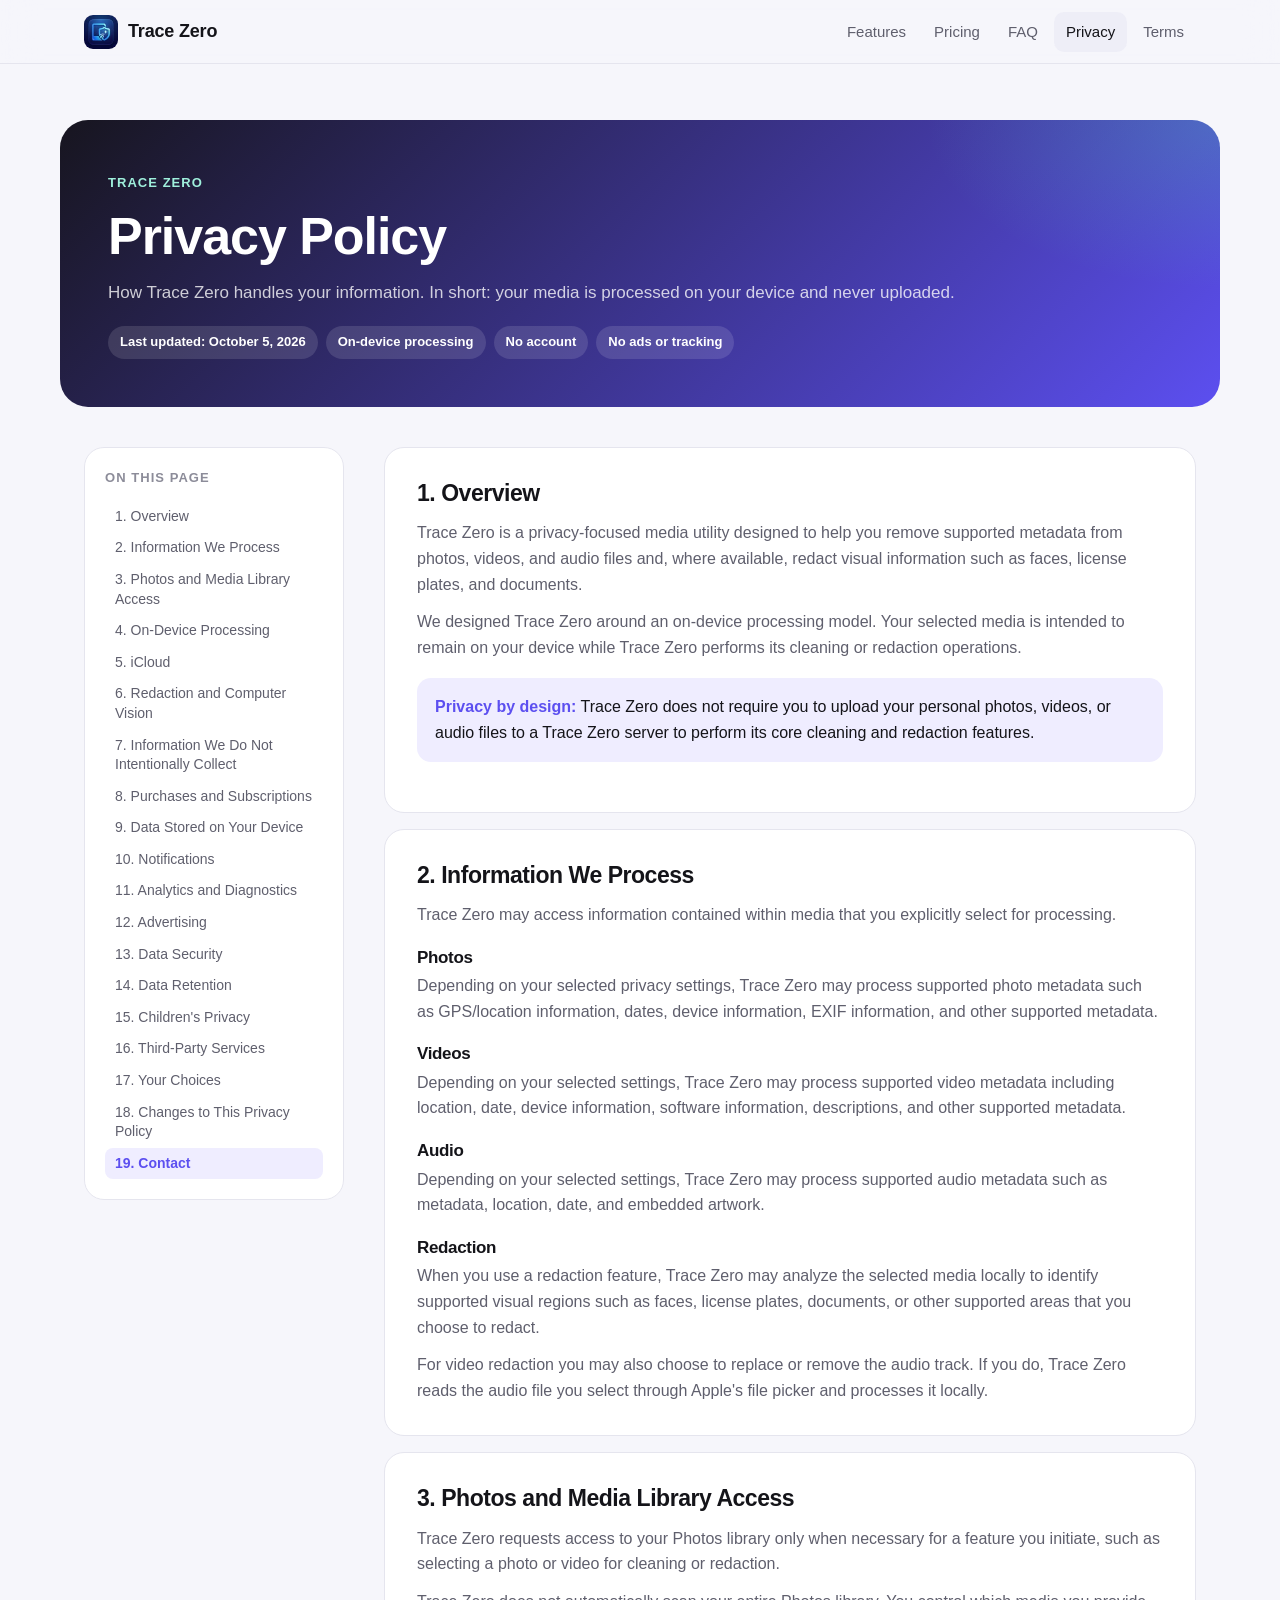
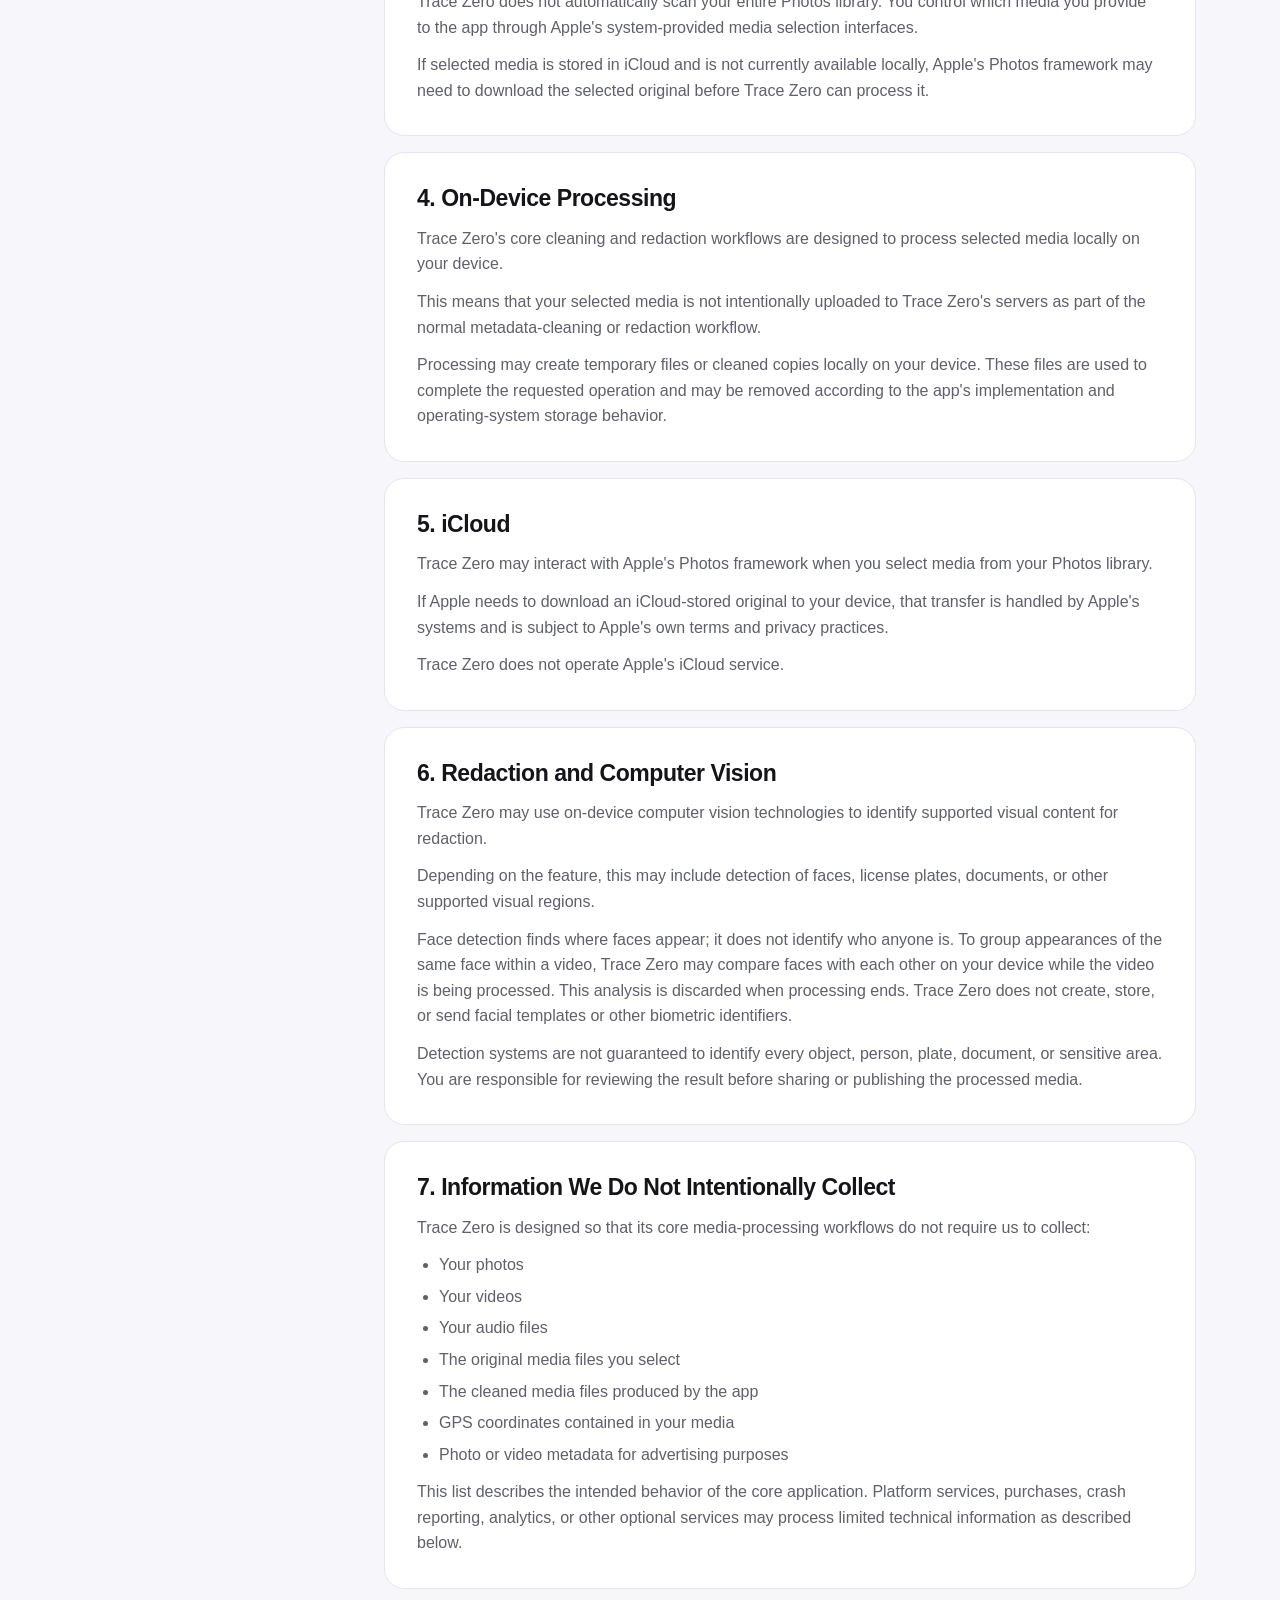
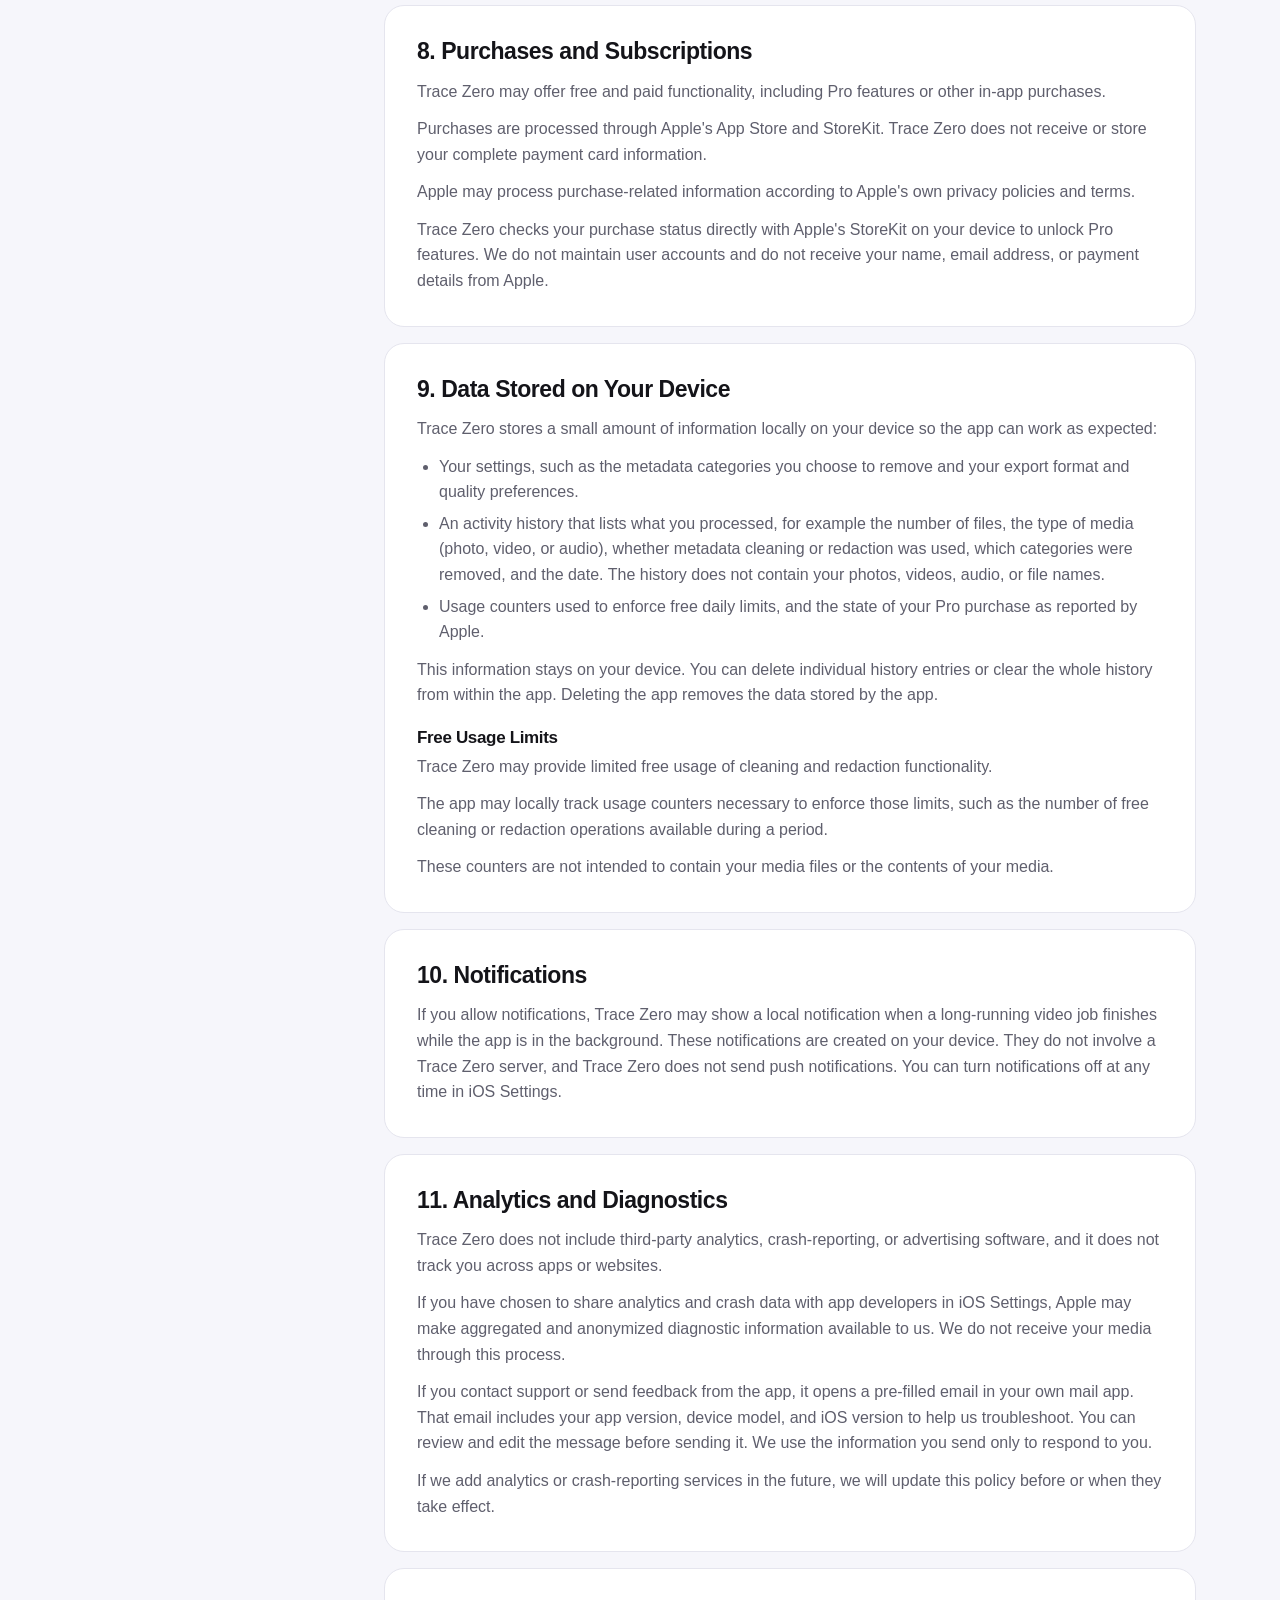
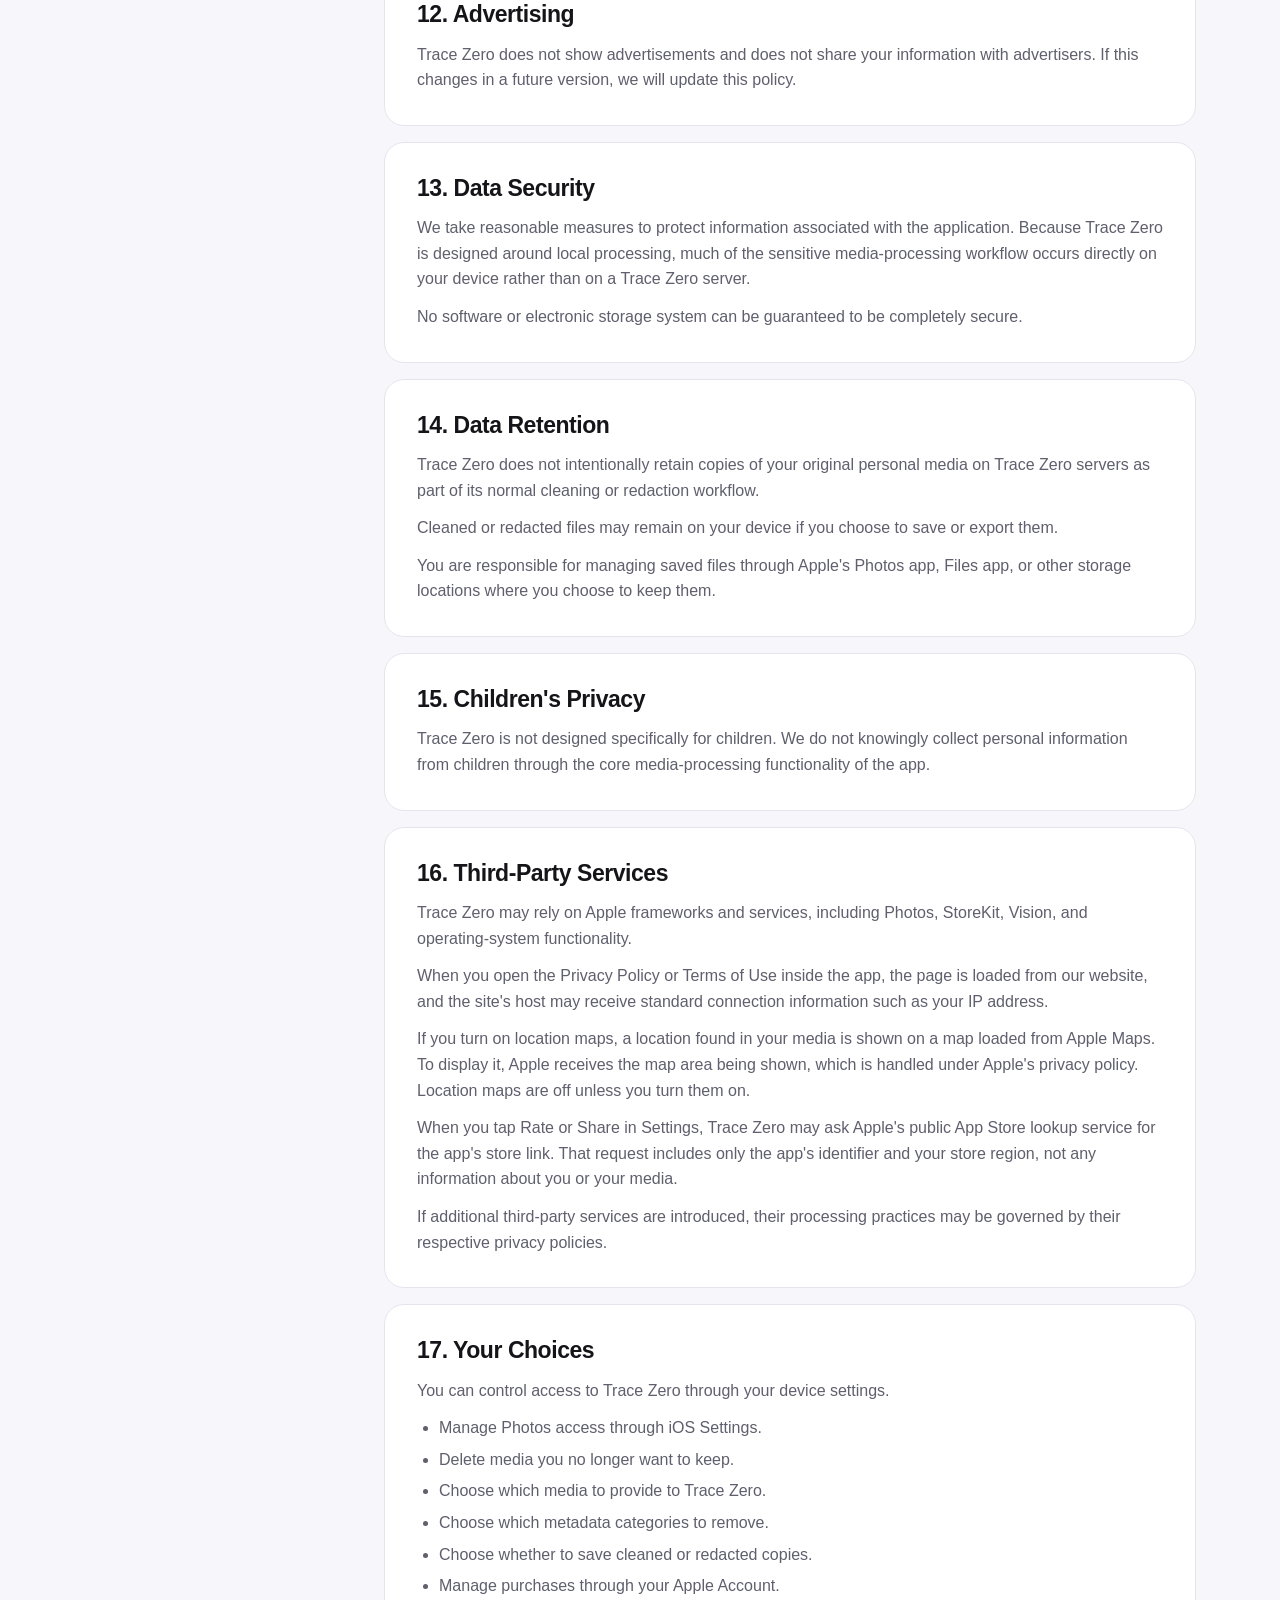
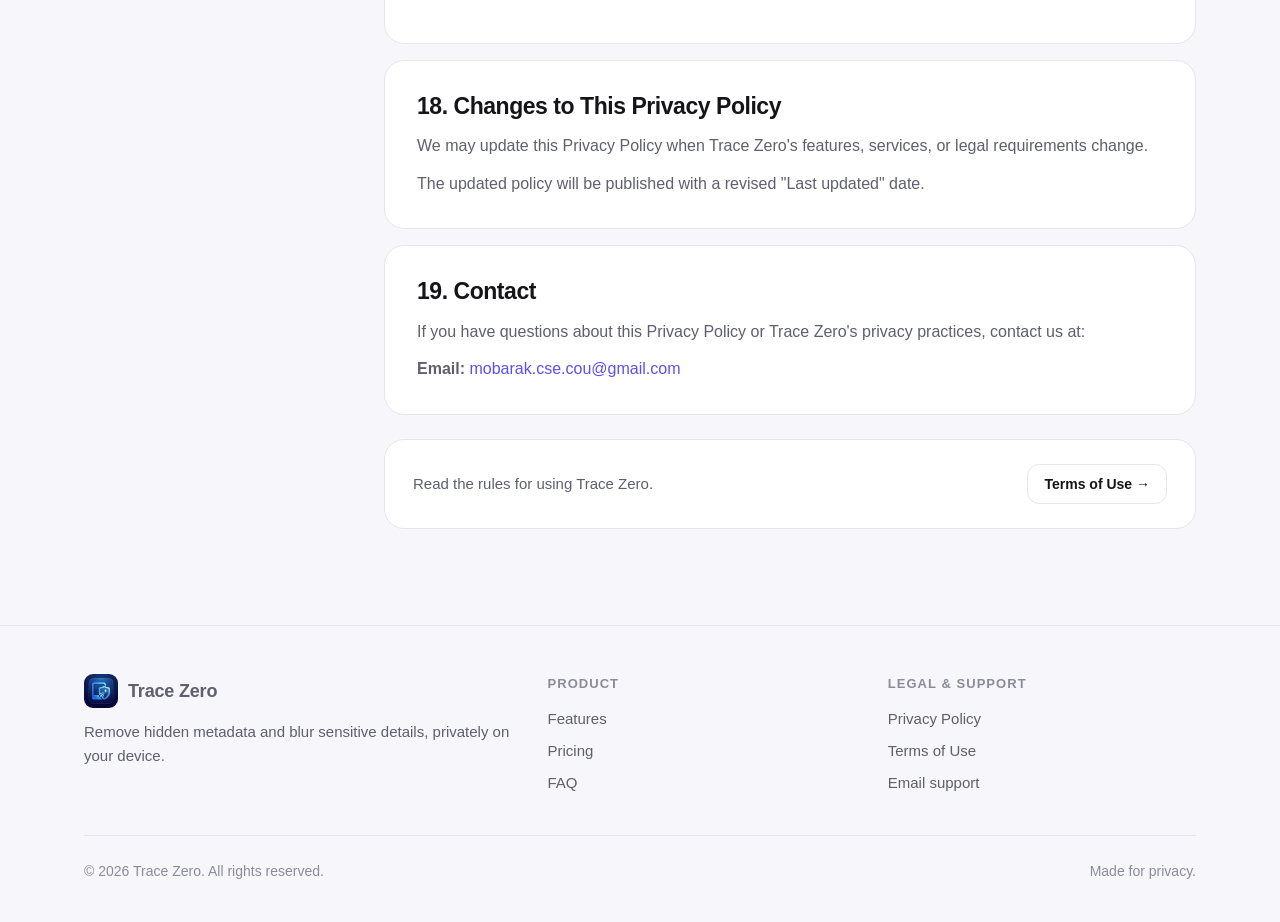
==== commit 17f01f42: "Disclose Apple Maps, App Store lookup and face analysis in privacy policy - Location maps load from " ====
--- a/privacy-policy.html
+++ b/privacy-policy.html
@@ -101,7 +101,7 @@
             <span class="eyebrow">Trace Zero</span>
             <h1>Privacy Policy</h1>
             <p>How Trace Zero handles your information. In short: your media is processed on your device and never uploaded.</p>
-            <div class="meta"><span>Last updated: September 21, 2026</span><span>On-device processing</span><span>No account</span><span>No ads or tracking</span></div>
+            <div class="meta"><span>Last updated: October 5, 2026</span><span>On-device processing</span><span>No account</span><span>No ads or tracking</span></div>
         </div>
     </div>
 
@@ -252,6 +252,14 @@
                     license plates, documents, or other supported visual regions.
                 </p>
                 <p>
+                    Face detection finds where faces appear; it does not identify who
+                    anyone is. To group appearances of the same face within a video,
+                    Trace Zero may compare faces with each other on your device while
+                    the video is being processed. This analysis is discarded when
+                    processing ends. Trace Zero does not create, store, or send facial
+                    templates or other biometric identifiers.
+                </p>
+                <p>
                     Detection systems are not guaranteed to identify every object,
                     person, plate, document, or sensitive area. You are responsible for
                     reviewing the result before sharing or publishing the processed media.
@@ -436,6 +444,18 @@
                     When you open the Privacy Policy or Terms of Use inside the app, the
                     page is loaded from our website, and the site's host may receive
                     standard connection information such as your IP address.
+                </p>
+                <p>
+                    If you turn on location maps, a location found in your media is
+                    shown on a map loaded from Apple Maps. To display it, Apple receives
+                    the map area being shown, which is handled under Apple's privacy
+                    policy. Location maps are off unless you turn them on.
+                </p>
+                <p>
+                    When you tap Rate or Share in Settings, Trace Zero may ask Apple's
+                    public App Store lookup service for the app's store link. That
+                    request includes only the app's identifier and your store region,
+                    not any information about you or your media.
                 </p>
                 <p>
                     If additional third-party services are introduced, their processing
